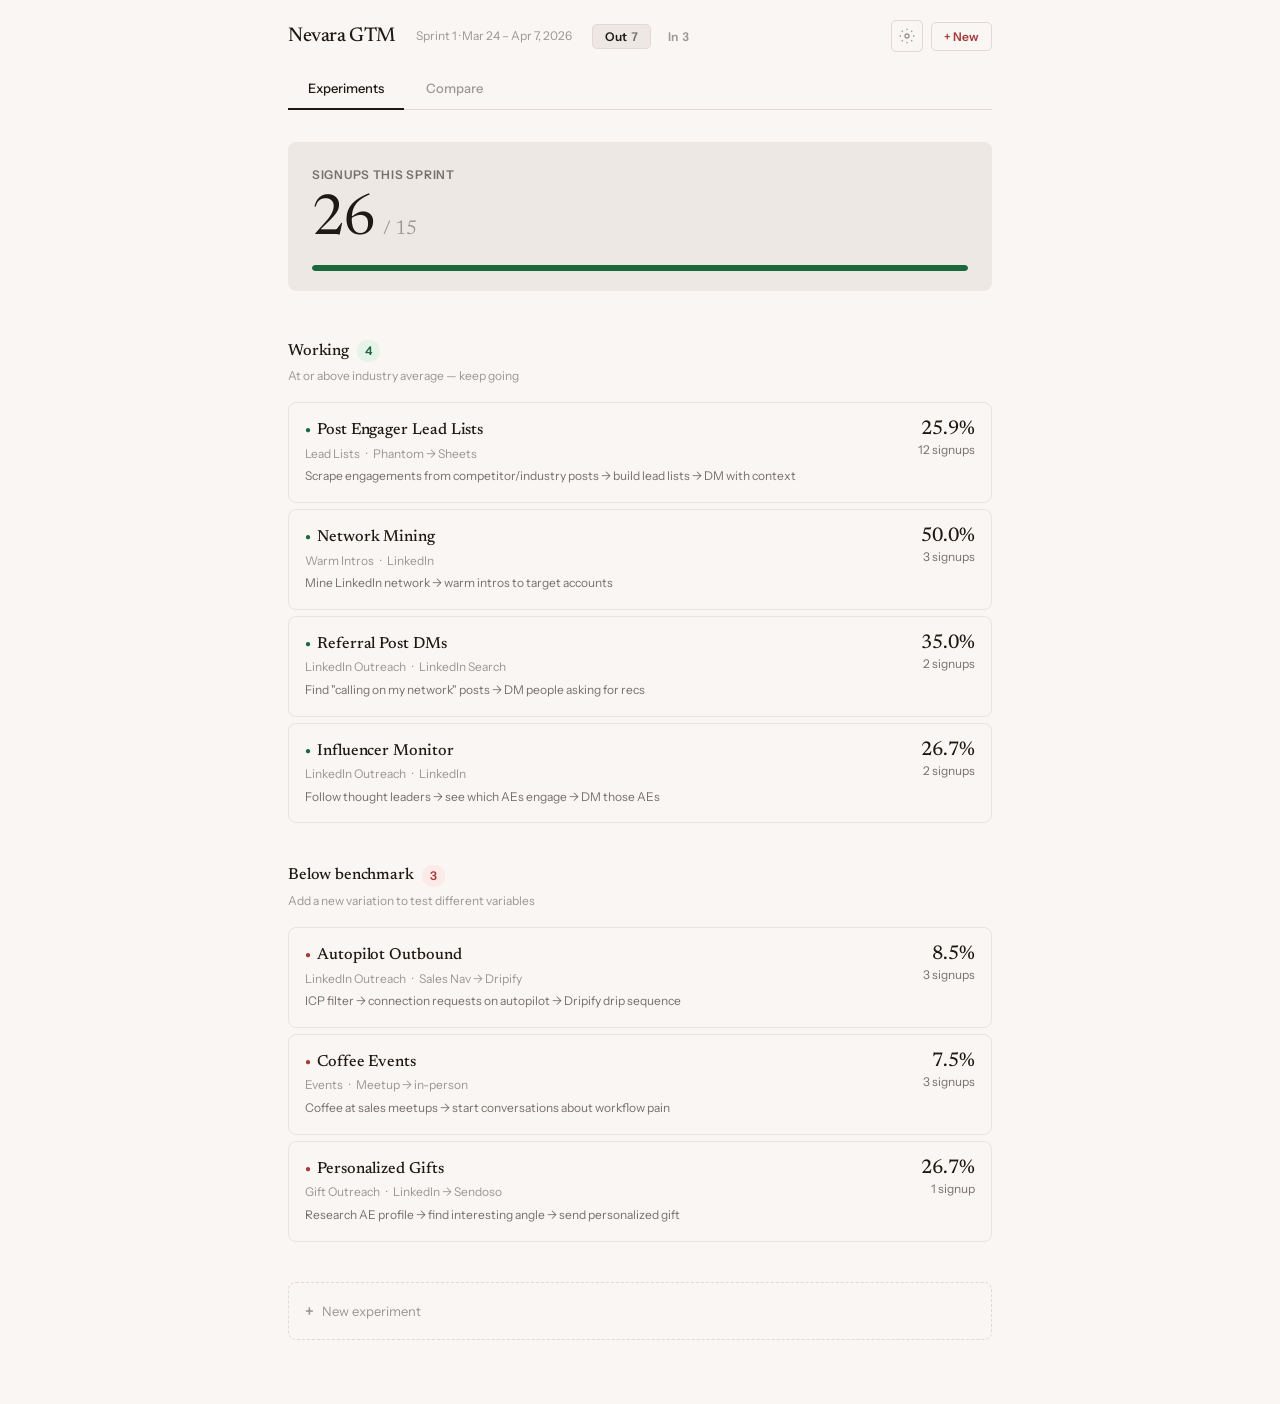
==== index.html @ de8bbc96 "remove: hide Sync/Connect from UI — premature for pitch stage Sync button, source status bar, and Co" ====
<!DOCTYPE html>
<html lang="en">
<head>
  <meta charset="UTF-8">
  <meta name="viewport" content="width=device-width, initial-scale=1.0, viewport-fit=cover">
  <title>Nevara GTM</title>
  <link rel="preconnect" href="https://fonts.googleapis.com">
  <link rel="preconnect" href="https://fonts.gstatic.com" crossorigin>
  <link href="https://fonts.googleapis.com/css2?family=Newsreader:opsz,wght@6..72,400;6..72,500;6..72,600&family=Instrument+Sans:wght@400;500;600;700&display=swap" rel="stylesheet">
  <link rel="stylesheet" href="css/styles.css">
</head>
<body>

<div class="page">

  <!-- ── Top bar: always visible ── -->
  <header class="topbar">
    <div class="topbar-left">
      <h1 class="topbar-title">Nevara GTM</h1>
      <span class="topbar-sprint" id="sprint-label" onclick="editSprint()"></span>
      <div class="topbar-mode" id="mode-toggle"></div>
    </div>
    <div class="topbar-right">
      <button class="settings-btn" onclick="openSettings()" title="Settings">
        <svg width="16" height="16" viewBox="0 0 24 24" fill="none" stroke="currentColor" stroke-width="2"><circle cx="12" cy="12" r="3"/><path d="M12 1v2M12 21v2M4.22 4.22l1.42 1.42M18.36 18.36l1.42 1.42M1 12h2M21 12h2M4.22 19.78l1.42-1.42M18.36 5.64l1.42-1.42"/></svg>
      </button>
      <button class="add-btn" onclick="openModal()">+ New</button>
    </div>
  </header>

  <!-- ── View tabs ── -->
  <nav class="view-tabs" id="view-tabs"></nav>

  <!-- ── Views (one visible at a time) ── -->
  <main id="view-experiments" class="view"></main>
  <main id="view-weekly" class="view"></main>

  <div class="save-notice" id="saved">Saved</div>

  <!-- ── Quick-Add Modal ── -->
  <div class="modal-overlay" id="modal">
    <div class="chat"></div>
  </div>
</div>

<script src="js/config.js"></script>
<script src="js/data.js"></script>
<script src="js/store.js"></script>
<script src="js/benchmarks.js"></script>
<script src="js/sync.js"></script>
<script src="js/edit.js"></script>
<script src="js/board.js"></script>
<script src="js/weeks.js"></script>
<script src="js/chat.js"></script>
<script src="js/app.js"></script>

</body>
</html>
---- css/styles.css ----
/* ================================================================
   DESIGN SYSTEM — Clean, goal-oriented GTM dashboard
   ================================================================ */

:root {
  --s-2: 2px; --s-4: 4px; --s-6: 6px; --s-8: 8px;
  --s-12: 12px; --s-16: 16px; --s-20: 20px; --s-24: 24px;
  --s-32: 32px; --s-40: 40px; --s-48: 48px; --s-64: 64px;
}

:root {
  --bg:         oklch(97.5% 0.006 55);
  --bg-sub:     oklch(95.5% 0.006 55);
  --surface:    oklch(93.5% 0.008 55);
  --rule:       oklch(89% 0.010 55);
  --rule-faint: oklch(92% 0.006 55);
  --text:       oklch(22% 0.012 55);
  --text-2:     oklch(38% 0.010 55);
  --text-3:     oklch(55% 0.008 55);
  --text-4:     oklch(68% 0.006 55);
  --accent:     oklch(50% 0.14 25);
  --accent-bg:  oklch(95% 0.02 25);
  --hit:        oklch(46% 0.10 155);
  --hit-bg:     oklch(95% 0.02 155);
  --change:     oklch(52% 0.10 65);
  --change-bg:  oklch(95% 0.02 65);
  --muted:      oklch(60% 0.006 55);
  --muted-bg:   oklch(94% 0.004 55);
  --inbound:    oklch(50% 0.10 250);
  --inbound-bg: oklch(95% 0.02 250);
  --outbound:   oklch(50% 0.14 25);
  --outbound-bg:oklch(95% 0.02 25);
}

:root {
  --ff-body: 'Instrument Sans', sans-serif;
  --ff-display: 'Newsreader', Georgia, serif;
  --fs-xs:   clamp(0.6875rem, 0.65rem + 0.15vw, 0.75rem);
  --fs-sm:   clamp(0.75rem, 0.7rem + 0.2vw, 0.8125rem);
  --fs-base: clamp(0.8125rem, 0.77rem + 0.2vw, 0.875rem);
  --fs-md:   clamp(0.9375rem, 0.88rem + 0.25vw, 1rem);
  --fs-lg:   clamp(1.125rem, 1rem + 0.5vw, 1.25rem);
  --fs-xl:   clamp(1.5rem, 1.2rem + 1.2vw, 2rem);
  --fs-hero: clamp(2.5rem, 1.8rem + 2.5vw, 3.5rem);
  --lh-tight: 1.15;
  --lh-body:  1.55;
  --ease-out: cubic-bezier(0.25, 1, 0.5, 1);
  --dur-fast: 120ms;
  --dur-mid:  220ms;
  --dur-slow: 360ms;
  --radius: 8px;
  --radius-sm: 5px;
}

@media (prefers-reduced-motion: reduce) {
  *, *::before, *::after { animation-duration: 0.01ms !important; transition-duration: 0.01ms !important; }
}

*, *::before, *::after { margin: 0; padding: 0; box-sizing: border-box; }
body { font-family: var(--ff-body); font-size: var(--fs-base); line-height: var(--lh-body); color: var(--text); background: var(--bg); -webkit-font-smoothing: antialiased; }

/* ================================================================
   LAYOUT
   ================================================================ */

.page { max-width: 48rem; margin: 0 auto; padding: 0 clamp(var(--s-16), 3vw, var(--s-32)) var(--s-64); }

/* ================================================================
   TOP BAR
   ================================================================ */

.topbar { display: flex; justify-content: space-between; align-items: center; padding: var(--s-20) 0 var(--s-16); }
.topbar-left { display: flex; align-items: center; gap: var(--s-12); }
.topbar-right { display: flex; align-items: center; gap: var(--s-8); }
.topbar-title { font-family: var(--ff-display); font-size: var(--fs-lg); font-weight: 500; letter-spacing: -0.02em; color: var(--text); }
.topbar-sprint { font-size: var(--fs-xs); color: var(--text-4); cursor: pointer; padding: var(--s-2) var(--s-8); border-radius: var(--radius-sm); transition: all var(--dur-fast) var(--ease-out); }
.topbar-sprint:hover { color: var(--text-2); background: var(--surface); }
.topbar-mode { display: flex; gap: var(--s-4); }

.mode-pill { padding: var(--s-4) var(--s-12); border-radius: var(--radius-sm); font-size: var(--fs-xs); font-weight: 600; cursor: pointer; border: 1.5px solid transparent; background: transparent; color: var(--text-4); font-family: var(--ff-body); transition: all var(--dur-fast) var(--ease-out); }
.mode-pill:hover { color: var(--text-2); border-color: var(--rule); }
.mode-pill.active { color: var(--text); background: var(--surface); border-color: var(--rule); }
.mode-pill-n { color: var(--text-4); margin-left: var(--s-2); font-variant-numeric: tabular-nums; }
.mode-pill.active .mode-pill-n { color: var(--text-3); }

.add-btn { font-family: var(--ff-body); font-size: var(--fs-xs); font-weight: 600; color: var(--accent); background: transparent; border: 1.5px solid var(--rule); padding: var(--s-6) var(--s-12); border-radius: var(--radius-sm); cursor: pointer; transition: all var(--dur-fast) var(--ease-out); white-space: nowrap; }
.add-btn:hover { border-color: var(--accent); background: var(--accent-bg); }

.settings-btn { width: 2rem; height: 2rem; display: flex; align-items: center; justify-content: center; border-radius: var(--radius-sm); border: 1.5px solid var(--rule); background: transparent; color: var(--text-4); cursor: pointer; transition: all var(--dur-fast) var(--ease-out); }
.settings-btn:hover { border-color: var(--text-4); color: var(--text-2); }

.sync-all-btn { font-family: var(--ff-body); font-size: var(--fs-xs); font-weight: 600; color: var(--hit); background: transparent; border: 1.5px solid var(--rule); padding: var(--s-4) var(--s-12); border-radius: var(--radius-sm); cursor: pointer; transition: all var(--dur-fast) var(--ease-out); }
.sync-all-btn:hover { border-color: var(--hit); background: var(--hit-bg); }

/* ================================================================
   VIEW TABS
   ================================================================ */

.view-tabs { display: flex; gap: var(--s-2); border-bottom: 1px solid var(--rule); margin-bottom: var(--s-32); }
.vtab { padding: var(--s-12) var(--s-20); font-size: var(--fs-sm); font-weight: 500; color: var(--text-4); background: none; border: none; border-bottom: 2px solid transparent; cursor: pointer; font-family: var(--ff-body); transition: color var(--dur-fast) var(--ease-out); margin-bottom: -1px; display: flex; align-items: center; gap: var(--s-6); }
.vtab:hover { color: var(--text-2); }
.vtab.active { color: var(--text); border-bottom-color: var(--text); }
.vtab-badge { font-size: 10px; font-weight: 700; color: oklch(97% 0.008 55); background: var(--accent); padding: 1px 5px; border-radius: 10px; }
.view { display: none; }

/* ================================================================
   GOAL — Hero card
   ================================================================ */

.goal { margin-bottom: var(--s-48); padding: var(--s-24) var(--s-24) var(--s-20); background: var(--surface); border-radius: var(--radius); }
.goal-label { font-size: var(--fs-xs); font-weight: 600; color: var(--text-3); text-transform: uppercase; letter-spacing: 0.06em; }
.goal-row { display: flex; align-items: baseline; gap: var(--s-8); margin-top: var(--s-8); }
.goal-num { font-family: var(--ff-display); font-size: var(--fs-hero); font-weight: 400; line-height: 1; letter-spacing: -0.03em; color: var(--text); font-variant-numeric: tabular-nums; }
.goal-of { font-size: var(--fs-lg); color: var(--text-4); font-family: var(--ff-display); }
.goal-bar { height: 6px; background: var(--rule); border-radius: 3px; margin-top: var(--s-16); overflow: hidden; }
.goal-fill { height: 100%; border-radius: 3px; transition: width 0.5s var(--ease-out); }

/* ================================================================
   EXPERIMENT GROUPS
   ================================================================ */

.group { margin-bottom: var(--s-40); }
.group-head { display: flex; align-items: center; gap: var(--s-8); margin-bottom: var(--s-4); }
.group-title { font-family: var(--ff-display); font-size: var(--fs-md); font-weight: 500; color: var(--text); letter-spacing: -0.01em; }
.group-count { font-size: var(--fs-xs); font-weight: 600; color: var(--hit); background: var(--hit-bg); padding: var(--s-2) var(--s-8); border-radius: 10px; }
.group-count-muted { color: var(--text-4); background: var(--muted-bg); }
.group-count-warn { color: var(--accent); background: var(--accent-bg); }
.group-desc { font-size: var(--fs-xs); color: var(--text-4); margin-bottom: var(--s-16); }

/* ================================================================
   EXPERIMENT ROW
   ================================================================ */

.exp-card { padding: var(--s-16) var(--s-16); margin-bottom: var(--s-6); background: var(--bg); border: 1px solid var(--rule-faint); border-radius: var(--radius); transition: border-color var(--dur-fast) var(--ease-out); }
.exp-card:hover { border-color: var(--rule); }

.exp-row-g { display: flex; align-items: flex-start; justify-content: space-between; gap: var(--s-16); cursor: pointer; }

.exp-main { flex: 1; min-width: 0; }
.exp-name-g { font-family: var(--ff-display); font-size: var(--fs-md); font-weight: 500; color: var(--text); letter-spacing: -0.005em; line-height: var(--lh-tight); }
.exp-sub { display: flex; align-items: center; gap: var(--s-6); margin-top: var(--s-4); }
.exp-ch-label { font-size: var(--fs-xs); color: var(--text-4); }
.exp-tools-label { font-size: var(--fs-xs); color: var(--text-4); }
.exp-tools-label::before { content: '·'; margin-right: var(--s-6); }
.exp-desc { font-size: var(--fs-xs); color: var(--text-3); margin-top: var(--s-4); line-height: var(--lh-body); display: -webkit-box; -webkit-line-clamp: 1; -webkit-box-orient: vertical; overflow: hidden; }

.exp-nums { display: flex; flex-direction: column; align-items: flex-end; gap: var(--s-2); flex-shrink: 0; }
.exp-rate-g { font-family: var(--ff-display); font-size: var(--fs-lg); font-weight: 500; color: var(--text); font-variant-numeric: tabular-nums; line-height: 1; }
.exp-contrib { font-size: var(--fs-xs); color: var(--text-3); }
.exp-sample { font-size: var(--fs-xs); color: var(--text-4); font-style: italic; }
.exp-verdict-g { flex-shrink: 0; }

.exp-suggest { font-size: var(--fs-xs); color: var(--change); padding: var(--s-6) var(--s-16); font-style: italic; }

/* Health dots */
.dot-good { color: var(--hit); font-size: 10px; margin-right: var(--s-6); vertical-align: 1px; }
.dot-ok   { color: var(--change); font-size: 10px; margin-right: var(--s-6); vertical-align: 1px; }
.dot-low  { color: var(--accent); font-size: 10px; margin-right: var(--s-6); vertical-align: 1px; }

/* Verdict pill */
.verdict { display: inline-flex; align-items: center; padding: var(--s-4) var(--s-8); border-radius: var(--radius-sm); font-size: var(--fs-xs); font-weight: 600; cursor: pointer; transition: opacity var(--dur-fast) var(--ease-out); white-space: nowrap; }
.verdict:hover { opacity: 0.7; }
.verdict.keep    { background: var(--hit-bg);    color: var(--hit); }
.verdict.change  { background: var(--accent-bg); color: var(--accent); }
.verdict.close   { background: var(--change-bg); color: var(--change); }
.verdict.pending { background: var(--muted-bg);  color: var(--muted); }
.verdict.stop    { background: var(--muted-bg);  color: var(--muted); }

/* Stopped */
.stopped-toggle { font-size: var(--fs-sm); color: var(--text-4); cursor: pointer; margin-top: var(--s-8); padding: var(--s-4) 0; }
.stopped-toggle:hover { color: var(--text-2); }
.stopped-list { margin-top: var(--s-6); }
.exp-stopped { display: flex; align-items: center; justify-content: space-between; padding: var(--s-6) var(--s-16); font-size: var(--fs-sm); color: var(--text-4); }
.exp-stopped-name { font-family: var(--ff-display); }
.delete-btn-sm { font-size: var(--fs-xs); color: var(--text-4); background: transparent; border: none; cursor: pointer; padding: var(--s-2) var(--s-6); border-radius: var(--radius-sm); }
.delete-btn-sm:hover { color: var(--accent); }

/* + New experiment */
.inline-add-trigger { display: flex; align-items: center; gap: var(--s-8); padding: var(--s-16); font-size: var(--fs-sm); color: var(--text-4); cursor: pointer; border: 1px dashed var(--rule); border-radius: var(--radius); margin-top: var(--s-8); transition: all var(--dur-fast) var(--ease-out); }
.inline-add-trigger:hover { color: var(--text-2); border-color: var(--text-4); background: var(--bg-sub); }
.inline-add-icon { font-size: var(--fs-md); font-weight: 600; }

/* ================================================================
   EXPANDED DETAIL
   ================================================================ */

.exp-expand-wrap { display: grid; grid-template-rows: 0fr; transition: grid-template-rows var(--dur-slow) var(--ease-out); }
.exp-expand-wrap.open { grid-template-rows: 1fr; }
.exp-expand-inner { overflow: hidden; }
.exp-detail { padding: var(--s-16) 0 var(--s-8); }

/* Variation cards */
.var-card {
  padding: var(--s-12) var(--s-16);
  background: var(--bg-sub);
  border: 1px solid var(--rule-faint);
  border-radius: var(--radius-sm);
  margin-bottom: var(--s-8);
}
.var-head {
  display: flex;
  align-items: center;
  gap: var(--s-12);
  margin-bottom: var(--s-8);
}
.var-name {
  font-family: var(--ff-display);
  font-size: var(--fs-sm);
  font-weight: 500;
  color: var(--text);
  flex: 1;
}
.var-rate {
  font-family: var(--ff-display);
  font-size: var(--fs-md);
  font-weight: 600;
  color: var(--text);
  font-variant-numeric: tabular-nums;
}

.add-var-trigger {
  display: flex;
  align-items: center;
  gap: var(--s-6);
  padding: var(--s-8) var(--s-12);
  font-size: var(--fs-xs);
  color: var(--text-4);
  cursor: pointer;
  border: 1px dashed var(--rule);
  border-radius: var(--radius-sm);
  margin-bottom: var(--s-12);
  transition: all var(--dur-fast) var(--ease-out);
}
.add-var-trigger:hover { color: var(--text-2); border-color: var(--text-4); }

.add-var-inline { display: flex; flex-direction: column; gap: var(--s-8); width: 100%; }
.add-var-input { width: 100%; border: 1.5px solid var(--accent); border-radius: var(--radius-sm); padding: var(--s-8) var(--s-12); font-size: var(--fs-sm); font-family: var(--ff-body); outline: none; background: var(--bg); color: var(--text); }
.add-var-input::placeholder { color: var(--text-4); }
.add-var-actions { display: flex; gap: var(--s-6); justify-content: flex-end; }

.exp-bottom {
  display: flex;
  gap: var(--s-12);
  padding-top: var(--s-8);
  border-top: 1px solid var(--rule-faint);
}

/* Data source bar */
.exp-source { display: flex; align-items: center; gap: var(--s-8); padding: var(--s-8) var(--s-12); background: var(--hit-bg); border-radius: var(--radius-sm); margin-bottom: var(--s-16); font-size: var(--fs-xs); }
.exp-source-manual { background: var(--bg-sub); border: 1px dashed var(--rule); }
.exp-source-type { font-weight: 600; color: var(--text-2); }
.exp-source-sync { color: var(--text-4); }
.exp-source-btn { font-family: var(--ff-body); font-size: var(--fs-xs); font-weight: 600; color: var(--text-3); background: transparent; border: 1px solid var(--rule); padding: var(--s-2) var(--s-8); border-radius: var(--radius-sm); cursor: pointer; transition: border-color var(--dur-fast) var(--ease-out); margin-left: auto; }
.exp-source-btn:hover { border-color: var(--text-4); }
.exp-source-btn + .exp-source-btn { margin-left: 0; }

/* Pipeline */
.pipe { display: flex; align-items: stretch; gap: var(--s-4); margin-bottom: var(--s-16); overflow-x: auto; scrollbar-width: none; padding-bottom: var(--s-4); }
.pipe::-webkit-scrollbar { display: none; }
.pipe-stage { display: flex; flex-direction: column; align-items: center; justify-content: center; padding: var(--s-12) var(--s-12); background: var(--bg-sub); border: 1px solid var(--rule-faint); border-radius: var(--radius-sm); min-width: 4.5rem; cursor: pointer; transition: all var(--dur-fast) var(--ease-out); flex-shrink: 0; position: relative; }
.pipe-stage:hover { border-color: var(--accent); background: var(--accent-bg); }
.pipe-stage:hover .pipe-stage-val { color: var(--accent); }
.pipe-stage-key { background: var(--surface); border-color: var(--rule); }
.pipe-stage-val { font-family: var(--ff-display); font-size: var(--fs-md); font-weight: 600; color: var(--text); font-variant-numeric: tabular-nums; transition: color var(--dur-fast) var(--ease-out); }
.pipe-stage-label { font-size: 10px; color: var(--text-4); margin-top: var(--s-4); text-align: center; white-space: nowrap; }
.pipe-stage::after { content: 'click to edit'; position: absolute; bottom: -1rem; left: 50%; transform: translateX(-50%); font-size: 9px; color: var(--text-4); opacity: 0; transition: opacity var(--dur-fast) var(--ease-out); white-space: nowrap; pointer-events: none; }
.pipe-stage:hover::after { opacity: 0.8; }

/* AI suggestion */
.exp-ai { font-size: var(--fs-sm); color: var(--text-2); line-height: var(--lh-body); padding: var(--s-8) var(--s-12); background: var(--bg-sub); border-radius: var(--radius-sm); margin-bottom: var(--s-16); border-left: 3px solid var(--inbound); }
.exp-ai-wait { color: var(--text-4); border-left-color: var(--rule); }

/* Actions zone */
.exp-actions { display: flex; flex-direction: column; gap: var(--s-8); padding-top: var(--s-12); border-top: 1px solid var(--rule-faint); }

.verdict-group { display: flex; align-items: center; gap: var(--s-6); flex-wrap: wrap; }
.verdict-group-label { display: none; }
.vbtn { padding: var(--s-6) var(--s-12); border-radius: var(--radius-sm); font-size: var(--fs-xs); font-weight: 600; cursor: pointer; border: 1.5px solid transparent; font-family: var(--ff-body); transition: all var(--dur-fast) var(--ease-out); }
.vbtn:hover { opacity: 0.7; }
.vbtn.active { border-color: var(--text-2); }
.vbtn.v-keep    { background: var(--hit-bg);    color: var(--hit); }
.vbtn.v-change  { background: var(--accent-bg); color: var(--accent); }
.vbtn.v-close   { background: var(--change-bg); color: var(--change); }
.vbtn.v-stop    { background: var(--muted-bg);  color: var(--muted); }

.detail-next-text { font-size: var(--fs-sm); color: var(--text-2); cursor: pointer; padding: var(--s-8) var(--s-12); border-radius: var(--radius-sm); background: var(--bg-sub); min-height: 2rem; line-height: var(--lh-body); transition: background var(--dur-fast) var(--ease-out); }
.detail-next-text:hover { background: var(--surface); }
.detail-next-text .ph { color: var(--text-4); }
.detail-next-text input { width: 100%; border: 1.5px solid var(--accent); border-radius: var(--radius-sm); padding: var(--s-6) var(--s-8); font-size: var(--fs-sm); font-family: var(--ff-body); outline: none; background: var(--bg); color: var(--text); }

.delete-btn { font-family: var(--ff-body); font-size: var(--fs-xs); color: var(--text-4); background: transparent; border: none; cursor: pointer; padding: var(--s-4) 0; transition: color var(--dur-fast) var(--ease-out); }
.delete-btn:hover { color: var(--accent); }

/* ================================================================
   INLINE EDITOR
   ================================================================ */

.ie-wrap { padding: var(--s-12); background: var(--bg); border: 1.5px solid var(--accent); border-radius: var(--radius); animation: ie-in var(--dur-mid) var(--ease-out); min-width: 12rem; }
@keyframes ie-in { from { opacity: 0; transform: scale(0.97); } to { opacity: 1; transform: scale(1); } }
.ie-label { font-size: var(--fs-xs); font-weight: 600; color: var(--text-3); text-transform: uppercase; letter-spacing: 0.06em; margin-bottom: var(--s-4); }
.ie-hint { font-size: var(--fs-xs); color: var(--text-4); line-height: var(--lh-body); margin-bottom: var(--s-8); padding: var(--s-6) var(--s-8); background: var(--bg-sub); border-radius: var(--radius-sm); border-left: 2px solid var(--inbound); }
.ie-row { display: flex; align-items: center; gap: var(--s-4); }
.ie-input { font-family: var(--ff-display); font-weight: 600; color: var(--text); border: 1.5px solid var(--rule); border-radius: var(--radius-sm); outline: none; background: var(--bg-sub); transition: border-color var(--dur-fast) var(--ease-out); }
.ie-input:focus { border-color: var(--accent); }
.ie-input-num { font-size: var(--fs-lg); width: 5rem; text-align: center; padding: var(--s-6) var(--s-8); font-variant-numeric: tabular-nums; -moz-appearance: textfield; }
.ie-input-num::-webkit-inner-spin-button, .ie-input-num::-webkit-outer-spin-button { -webkit-appearance: none; }
.ie-input-text { font-family: var(--ff-body); font-size: var(--fs-sm); font-weight: 400; width: 100%; padding: var(--s-6) var(--s-8); }
.ie-step { width: 2rem; height: 2rem; display: flex; align-items: center; justify-content: center; border-radius: var(--radius-sm); border: 1.5px solid var(--rule); background: var(--surface); color: var(--text-2); font-size: var(--fs-md); font-weight: 600; cursor: pointer; transition: all var(--dur-fast) var(--ease-out); flex-shrink: 0; font-family: var(--ff-body); }
.ie-step:hover { border-color: var(--accent); color: var(--accent); background: var(--accent-bg); }
.ie-step:active { transform: scale(0.9); }
.ie-actions { display: flex; gap: var(--s-6); margin-top: var(--s-8); justify-content: flex-end; }
/* Connect template */
.connect-template { margin-bottom: var(--s-12); }
.connect-template-label { font-size: var(--fs-xs); font-weight: 600; color: var(--text-3); margin-bottom: var(--s-4); }
.connect-template-row { font-family: monospace; font-size: var(--fs-sm); color: var(--text); background: var(--bg-sub); border: 1px solid var(--rule); border-radius: var(--radius-sm); padding: var(--s-8) var(--s-12); cursor: pointer; transition: background var(--dur-fast) var(--ease-out); line-height: var(--lh-body); word-break: break-all; }
.connect-template-row:hover { background: var(--surface); }
.connect-template-hint { font-size: var(--fs-xs); color: var(--text-4); margin-top: var(--s-4); }

.ie-save { padding: var(--s-4) var(--s-16); border-radius: var(--radius-sm); border: none; background: var(--accent); color: oklch(97% 0.008 55); font-size: var(--fs-xs); font-weight: 600; font-family: var(--ff-body); cursor: pointer; }
.ie-save:hover { opacity: 0.85; }
.ie-cancel { padding: var(--s-4) var(--s-12); border-radius: var(--radius-sm); border: 1px solid var(--rule); background: transparent; color: var(--text-3); font-size: var(--fs-xs); font-weight: 600; font-family: var(--ff-body); cursor: pointer; }
.ie-cancel:hover { border-color: var(--text-4); }

/* Settings action buttons */
.td-action-btn { font-family: var(--ff-body); font-size: var(--fs-xs); font-weight: 600; color: var(--inbound); background: var(--inbound-bg); border: 1.5px solid oklch(50% 0.10 250 / 0.2); padding: var(--s-6) var(--s-12); border-radius: var(--radius-sm); cursor: pointer; transition: all var(--dur-fast) var(--ease-out); }
.td-action-btn:hover { border-color: var(--inbound); }
.td-edit-btn { font-family: var(--ff-body); font-size: var(--fs-xs); font-weight: 600; color: var(--text-3); background: transparent; border: 1.5px solid var(--rule); padding: var(--s-6) var(--s-12); border-radius: var(--radius-sm); cursor: pointer; transition: all var(--dur-fast) var(--ease-out); }
.td-edit-btn:hover { border-color: var(--text-4); }

/* ================================================================
   MODAL
   ================================================================ */

.modal-overlay { display: none; position: fixed; inset: 0; background: oklch(22% 0.012 55 / 0.4); backdrop-filter: blur(4px); z-index: 100; justify-content: center; align-items: center; }
.modal-overlay.open { display: flex; }
.chat { background: var(--bg); border-radius: var(--radius); width: 26rem; max-width: calc(100vw - var(--s-32)); box-shadow: 0 8px 40px oklch(22% 0.01 55 / 0.18); display: flex; flex-direction: column; max-height: 80vh; border: 1px solid var(--rule); }
.chat-close { background: none; border: none; font-size: var(--fs-lg); color: var(--text-4); cursor: pointer; padding: var(--s-4); line-height: 1; transition: color var(--dur-fast) var(--ease-out); }
.chat-close:hover { color: var(--text); }

.qa-panel { display: flex; flex-direction: column; height: 100%; }
.qa-header { padding: var(--s-16) var(--s-20); border-bottom: 1px solid var(--rule); display: flex; justify-content: space-between; align-items: center; }
.qa-title { font-family: var(--ff-display); font-size: var(--fs-md); font-weight: 500; }
.qa-body { padding: var(--s-20); display: flex; flex-direction: column; gap: var(--s-16); flex: 1; overflow-y: auto; }
.qa-field {}
.qa-label { font-size: var(--fs-xs); font-weight: 600; color: var(--text-3); text-transform: uppercase; letter-spacing: 0.06em; margin-bottom: var(--s-6); display: block; }
.qa-input { width: 100%; border: 1.5px solid var(--rule); border-radius: var(--radius-sm); padding: var(--s-12); font-size: var(--fs-md); font-family: var(--ff-body); outline: none; background: var(--bg); color: var(--text); transition: border-color var(--dur-fast) var(--ease-out); }
.qa-input:focus { border-color: var(--accent); }
.qa-input::placeholder { color: var(--text-4); }
.qa-input-sm { font-size: var(--fs-sm); padding: var(--s-8) var(--s-12); }
.qa-mode-label { font-size: var(--fs-xs); font-weight: 600; color: var(--text-4); text-transform: uppercase; letter-spacing: 0.06em; margin-bottom: var(--s-4); }
.qa-chips { display: flex; gap: var(--s-4); flex-wrap: wrap; }
.qa-chip { display: flex; align-items: center; gap: var(--s-4); padding: var(--s-6) var(--s-12); border-radius: var(--radius-sm); font-size: var(--fs-xs); font-weight: 600; font-family: var(--ff-body); cursor: pointer; border: 1.5px solid var(--rule); background: transparent; color: var(--text-3); transition: all var(--dur-fast) var(--ease-out); }
.qa-chip:hover { border-color: var(--chip-color, var(--rule)); color: var(--text-2); }
.qa-chip.active { border-color: var(--chip-color, var(--accent)); background: var(--surface); color: var(--text); }
.qa-chip-dot { width: 6px; height: 6px; border-radius: 50%; }
.qa-target-row { display: flex; gap: var(--s-6); align-items: center; }
.qa-target-row .qa-input { flex: 1; }
.qa-ai-btn { font-family: var(--ff-body); font-size: var(--fs-xs); font-weight: 700; color: var(--inbound); background: var(--inbound-bg); border: 1.5px solid oklch(50% 0.10 250 / 0.2); padding: var(--s-6) var(--s-12); border-radius: var(--radius-sm); cursor: pointer; white-space: nowrap; }
.qa-ai-btn:hover { border-color: var(--inbound); }
.qa-ai-btn:disabled { opacity: 0.5; cursor: wait; }
.qa-target-hint { font-size: var(--fs-xs); color: var(--text-4); margin-top: var(--s-4); line-height: var(--lh-body); }
.qa-footer { padding: var(--s-16) var(--s-20); border-top: 1px solid var(--rule); display: flex; gap: var(--s-8); }
.qa-cancel { flex: 1; padding: var(--s-8); border-radius: var(--radius-sm); font-size: var(--fs-sm); font-weight: 600; cursor: pointer; border: 1.5px solid var(--rule); background: transparent; color: var(--text-2); font-family: var(--ff-body); }
.qa-cancel:hover { border-color: var(--text-4); }
.qa-submit { flex: 2; padding: var(--s-8) var(--s-16); border-radius: var(--radius-sm); font-size: var(--fs-sm); font-weight: 600; cursor: pointer; border: none; background: var(--accent); color: oklch(97% 0.008 55); font-family: var(--ff-body); }
.qa-submit:hover { opacity: 0.85; }

/* ================================================================
   WEEK EXPLORER
   ================================================================ */

.we-header { display: flex; justify-content: space-between; align-items: center; margin-bottom: var(--s-20); }
.we-title { font-family: var(--ff-display); font-size: var(--fs-lg); font-weight: 500; color: var(--text); }
.we-actions { display: flex; gap: var(--s-8); align-items: center; }
.we-snap-btn { font-family: var(--ff-body); font-size: var(--fs-xs); font-weight: 600; color: var(--hit); background: var(--hit-bg); border: none; padding: var(--s-6) var(--s-12); border-radius: var(--radius-sm); cursor: pointer; }
.we-snap-btn:hover { opacity: 0.75; }
.we-compare-btn { font-family: var(--ff-body); font-size: var(--fs-xs); font-weight: 600; color: var(--text-3); background: var(--surface); border: 1.5px solid transparent; padding: var(--s-6) var(--s-12); border-radius: var(--radius-sm); cursor: pointer; transition: all var(--dur-fast) var(--ease-out); }
.we-compare-btn:hover { border-color: var(--rule); }
.we-compare-btn.active { border-color: var(--accent); color: var(--accent); background: var(--accent-bg); }

.we-strip { display: flex; gap: var(--s-6); margin-bottom: var(--s-20); overflow-x: auto; scrollbar-width: none; }
.we-strip::-webkit-scrollbar { display: none; }
.we-week-pill { display: flex; flex-direction: column; align-items: center; gap: var(--s-2); padding: var(--s-8) var(--s-16); border-radius: var(--radius); cursor: pointer; border: 1.5px solid transparent; background: var(--surface); transition: all var(--dur-fast) var(--ease-out); min-width: 5rem; user-select: none; }
.we-week-pill:hover { border-color: var(--rule); }
.we-week-pill.selected { border-color: var(--accent); background: var(--accent-bg); }
.we-week-pill.compare-selected { border-color: var(--inbound); background: var(--inbound-bg); }
.we-week-pill-label { font-size: var(--fs-xs); font-weight: 600; color: var(--text-3); }
.we-week-pill.selected .we-week-pill-label, .we-week-pill.compare-selected .we-week-pill-label { color: var(--text); }
.we-week-pill-date { font-size: var(--fs-xs); color: var(--text-4); }
.we-week-pill-num { font-family: var(--ff-display); font-size: var(--fs-md); font-weight: 600; color: var(--text-4); font-variant-numeric: tabular-nums; }
.we-week-pill.selected .we-week-pill-num { color: var(--accent); }
.we-week-pill.compare-selected .we-week-pill-num { color: var(--inbound); }

.we-summary { display: grid; grid-template-columns: repeat(auto-fit, minmax(7rem, 1fr)); gap: var(--s-8); margin-bottom: var(--s-24); }
.we-sum-card { padding: var(--s-12) var(--s-16); background: var(--surface); border-radius: var(--radius-sm); }
.we-sum-val { font-family: var(--ff-display); font-size: var(--fs-lg); font-weight: 600; color: var(--text); font-variant-numeric: tabular-nums; display: flex; align-items: baseline; gap: var(--s-6); }
.we-sum-label { font-size: var(--fs-xs); color: var(--text-3); margin-top: var(--s-2); }
.we-delta { font-family: var(--ff-body); font-size: var(--fs-xs); font-weight: 600; padding: var(--s-2) var(--s-6); border-radius: var(--radius-sm); }
.we-delta.up { color: var(--hit); background: var(--hit-bg); }
.we-delta.down { color: var(--accent); background: var(--accent-bg); }
.we-delta.flat { color: var(--text-4); background: var(--muted-bg); }

.we-compare-grid { display: grid; grid-template-columns: 1fr 1fr; gap: var(--s-24); }
.we-compare-col-label { font-size: var(--fs-xs); font-weight: 600; color: var(--text-4); text-transform: uppercase; letter-spacing: 0.06em; margin-bottom: var(--s-12); display: flex; align-items: center; gap: var(--s-6); }
.we-compare-col-label .dot { width: 6px; height: 6px; border-radius: 50%; }

.we-exp-table { width: 100%; border-collapse: collapse; }
.we-exp-table th { font-size: var(--fs-xs); font-weight: 600; color: var(--text-4); text-transform: uppercase; letter-spacing: 0.06em; text-align: left; padding: 0 var(--s-8) var(--s-8); border-bottom: 1.5px solid var(--rule); }
.we-exp-table th:not(:first-child) { text-align: right; }
.we-exp-table td { font-size: var(--fs-sm); padding: var(--s-8); border-bottom: 1px solid var(--rule-faint); color: var(--text-2); font-variant-numeric: tabular-nums; }
.we-exp-table td:not(:first-child) { text-align: right; }
.we-exp-table tr:last-child td { border-bottom: 1px solid var(--rule); }
.we-exp-name { font-family: var(--ff-display); font-weight: 500; color: var(--text); font-size: var(--fs-sm); }
.we-exp-ch { font-size: var(--fs-xs); color: var(--text-4); }
.we-exp-verdict { display: inline-block; padding: var(--s-2) var(--s-6); border-radius: var(--radius-sm); font-size: var(--fs-xs); font-weight: 600; }
.we-exp-verdict.keep    { background: var(--hit-bg);    color: var(--hit); }
.we-exp-verdict.change  { background: var(--accent-bg); color: var(--accent); }
.we-exp-verdict.close   { background: var(--change-bg); color: var(--change); }
.we-exp-verdict.stop    { background: var(--muted-bg);  color: var(--muted); }
.we-exp-verdict.pending { background: var(--muted-bg);  color: var(--muted); }
.we-cell-delta { font-size: var(--fs-xs); font-weight: 600; margin-left: var(--s-4); }
.we-cell-delta.up { color: var(--hit); }
.we-cell-delta.down { color: var(--accent); }
.we-empty { padding: var(--s-48) var(--s-16); text-align: center; color: var(--text-4); font-size: var(--fs-sm); }
.we-empty-sub { margin-top: var(--s-4); font-size: var(--fs-xs); }

/* ================================================================
   TOAST
   ================================================================ */

.save-notice { position: fixed; bottom: var(--s-24); left: 50%; transform: translateX(-50%) translateY(var(--s-8)); background: var(--text); color: var(--bg); padding: var(--s-8) var(--s-24); border-radius: var(--s-24); font-size: var(--fs-sm); font-weight: 600; opacity: 0; transition: opacity var(--dur-mid) var(--ease-out), transform var(--dur-mid) var(--ease-out); pointer-events: none; z-index: 200; }
.save-notice.show { opacity: 1; transform: translateX(-50%) translateY(0); }

/* ================================================================
   RESPONSIVE
   ================================================================ */

@media (max-width: 640px) {
  .topbar { flex-direction: column; align-items: flex-start; gap: var(--s-8); }
  .topbar-right { width: 100%; justify-content: flex-end; }
  .exp-row-g { flex-direction: column; gap: var(--s-8); }
  .exp-nums { flex-direction: row; align-items: center; }
  .pipe-stage { min-width: 4rem; padding: var(--s-8); }
  .we-compare-grid { grid-template-columns: 1fr; }
  .goal { padding: var(--s-16); }
}
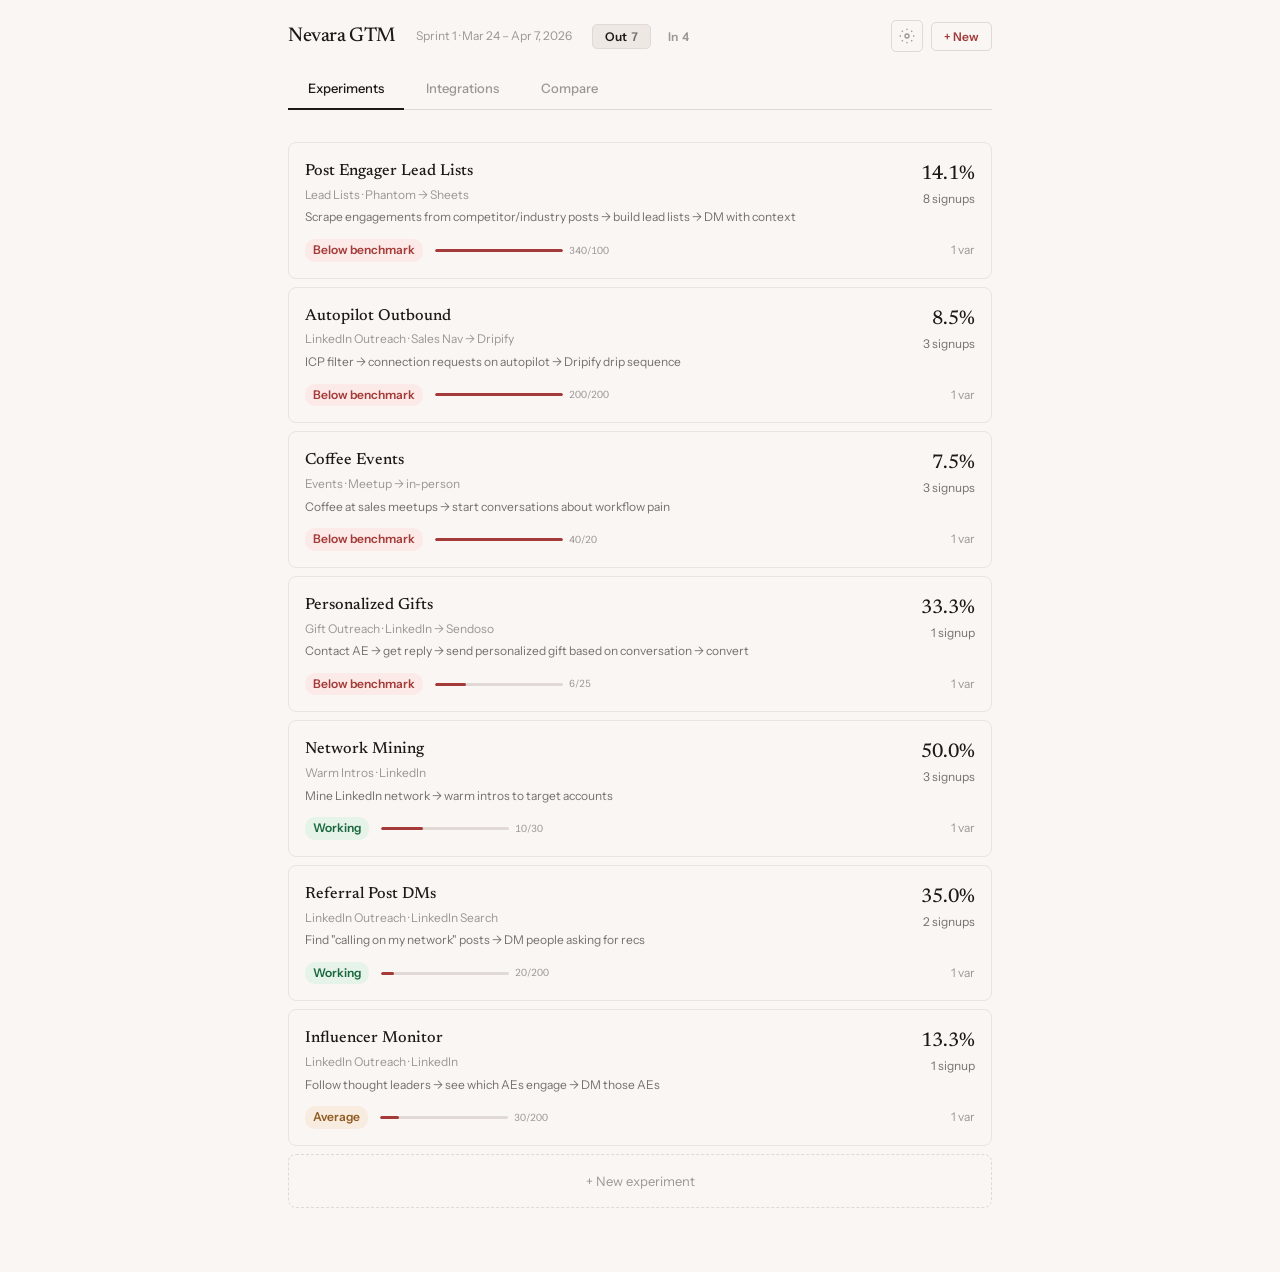
==== commit 9d7011ae: "feat: rebuild around experiment-centric flow Home: clean list of experiments as clickable cards   - " ====
--- a/index.html
+++ b/index.html
@@ -31,8 +31,10 @@
   <!-- ── View tabs ── -->
   <nav class="view-tabs" id="view-tabs"></nav>
 
-  <!-- ── Views (one visible at a time) ── -->
-  <main id="view-experiments" class="view"></main>
+  <!-- ── Views ── -->
+  <main id="view-home" class="view"></main>
+  <main id="view-experiment" class="view"></main>
+  <main id="view-integrations" class="view"></main>
   <main id="view-weekly" class="view"></main>
 
   <div class="save-notice" id="saved">Saved</div>
--- a/css/styles.css
+++ b/css/styles.css
@@ -102,6 +102,59 @@
 .vtab.active { color: var(--text); border-bottom-color: var(--text); }
 .vtab-badge { font-size: 10px; font-weight: 700; color: oklch(97% 0.008 55); background: var(--accent); padding: 1px 5px; border-radius: 10px; }
 .view { display: none; }
+.vtab-title { font-family: var(--ff-display); font-size: var(--fs-sm); font-weight: 500; color: var(--text); padding: var(--s-8) var(--s-12); }
+
+/* ================================================================
+   HOME — Experiment list
+   ================================================================ */
+
+.home-empty { padding: var(--s-48) 0; text-align: center; color: var(--text-4); font-size: var(--fs-sm); line-height: var(--lh-body); }
+
+.home-card {
+  padding: var(--s-16); background: var(--bg); border: 1px solid var(--rule-faint);
+  border-radius: var(--radius); margin-bottom: var(--s-8); cursor: pointer;
+  transition: border-color var(--dur-fast) var(--ease-out);
+}
+.home-card:hover { border-color: var(--rule); }
+.home-card-top { display: flex; justify-content: space-between; align-items: flex-start; gap: var(--s-16); }
+.home-card-name { font-family: var(--ff-display); font-size: var(--fs-md); font-weight: 500; color: var(--text); }
+.home-card-sub { font-size: var(--fs-xs); color: var(--text-4); margin-top: var(--s-2); }
+.home-card-idea { font-size: var(--fs-xs); color: var(--text-3); margin-top: var(--s-4); line-height: var(--lh-body); display: -webkit-box; -webkit-line-clamp: 1; -webkit-box-orient: vertical; overflow: hidden; }
+.home-card-right { text-align: right; flex-shrink: 0; }
+.home-card-rate { font-family: var(--ff-display); font-size: var(--fs-lg); font-weight: 500; color: var(--text); font-variant-numeric: tabular-nums; }
+.home-card-contrib { font-size: var(--fs-xs); color: var(--text-3); }
+
+.home-card-bottom { display: flex; align-items: center; gap: var(--s-12); margin-top: var(--s-12); }
+.home-health { font-size: var(--fs-xs); font-weight: 600; padding: var(--s-2) var(--s-8); border-radius: 10px; }
+.health-good { color: var(--hit); background: var(--hit-bg); }
+.health-ok { color: var(--change); background: var(--change-bg); }
+.health-low { color: var(--accent); background: var(--accent-bg); }
+.health-none { color: var(--text-4); background: var(--muted-bg); }
+
+.home-progress { display: flex; align-items: center; gap: var(--s-6); flex: 1; }
+.home-progress-bar { flex: 1; height: 3px; background: var(--rule); border-radius: 2px; overflow: hidden; max-width: 8rem; }
+.home-progress-fill { height: 100%; background: var(--accent); border-radius: 2px; }
+.home-progress-label { font-size: 10px; color: var(--text-4); font-variant-numeric: tabular-nums; }
+.home-vars { font-size: var(--fs-xs); color: var(--text-4); }
+
+.home-add { padding: var(--s-16); text-align: center; font-size: var(--fs-sm); color: var(--text-4); cursor: pointer; border: 1px dashed var(--rule); border-radius: var(--radius); margin-top: var(--s-8); transition: all var(--dur-fast) var(--ease-out); }
+.home-add:hover { color: var(--text-2); border-color: var(--text-4); background: var(--bg-sub); }
+
+/* ================================================================
+   EXPERIMENT PAGE
+   ================================================================ */
+
+.exp-page-header { margin-bottom: var(--s-24); }
+.exp-page-idea { font-size: var(--fs-sm); color: var(--text-2); line-height: var(--lh-body); }
+.exp-page-meta { font-size: var(--fs-xs); color: var(--text-4); margin-top: var(--s-4); }
+
+.var-section { padding: var(--s-16); background: var(--surface); border-radius: var(--radius); margin-bottom: var(--s-8); }
+.var-section-stopped { opacity: 0.4; }
+.var-section-head { display: flex; align-items: center; gap: var(--s-12); margin-bottom: var(--s-12); }
+.var-section-name { font-family: var(--ff-display); font-size: var(--fs-sm); font-weight: 500; color: var(--text); flex: 1; }
+.var-section-rate { font-family: var(--ff-display); font-size: var(--fs-md); font-weight: 600; color: var(--text); font-variant-numeric: tabular-nums; }
+
+.exp-page-footer { margin-top: var(--s-24); padding-top: var(--s-12); border-top: 1px solid var(--rule-faint); }
 
 /* ================================================================
    GOAL — Hero card
@@ -143,6 +196,11 @@
 .exp-tools-label { font-size: var(--fs-xs); color: var(--text-4); }
 .exp-tools-label::before { content: '·'; margin-right: var(--s-6); }
 .exp-desc { font-size: var(--fs-xs); color: var(--text-3); margin-top: var(--s-4); line-height: var(--lh-body); display: -webkit-box; -webkit-line-clamp: 1; -webkit-box-orient: vertical; overflow: hidden; }
+
+.exp-progress { margin-top: var(--s-6); }
+.exp-progress-bar { height: 3px; background: var(--rule); border-radius: 2px; overflow: hidden; max-width: 10rem; }
+.exp-progress-fill { height: 100%; border-radius: 2px; transition: width 0.5s var(--ease-out); }
+.exp-progress-label { font-size: 10px; color: var(--text-4); margin-top: var(--s-2); display: block; font-variant-numeric: tabular-nums; }
 
 .exp-nums { display: flex; flex-direction: column; align-items: flex-end; gap: var(--s-2); flex-shrink: 0; }
 .exp-rate-g { font-family: var(--ff-display); font-size: var(--fs-lg); font-weight: 500; color: var(--text); font-variant-numeric: tabular-nums; line-height: 1; }
@@ -210,6 +268,7 @@
   color: var(--text);
   flex: 1;
 }
+.var-rate-wrap { display: flex; flex-direction: column; align-items: flex-end; }
 .var-rate {
   font-family: var(--ff-display);
   font-size: var(--fs-md);
@@ -217,6 +276,16 @@
   color: var(--text);
   font-variant-numeric: tabular-nums;
 }
+.var-rate-label { font-size: 10px; color: var(--text-4); }
+
+.var-stop-btn {
+  font-family: var(--ff-body); font-size: var(--fs-xs); color: var(--text-4);
+  background: transparent; border: 1px solid var(--rule); padding: var(--s-2) var(--s-8);
+  border-radius: var(--radius-sm); cursor: pointer; transition: all var(--dur-fast) var(--ease-out);
+}
+.var-stop-btn:hover { color: var(--accent); border-color: var(--accent); }
+.var-stopped { opacity: 0.4; }
+.var-stopped-label { font-size: var(--fs-xs); color: var(--text-4); font-weight: 400; font-family: var(--ff-body); }
 
 .add-var-trigger {
   display: flex;
@@ -257,14 +326,105 @@
 /* Pipeline */
 .pipe { display: flex; align-items: stretch; gap: var(--s-4); margin-bottom: var(--s-16); overflow-x: auto; scrollbar-width: none; padding-bottom: var(--s-4); }
 .pipe::-webkit-scrollbar { display: none; }
-.pipe-stage { display: flex; flex-direction: column; align-items: center; justify-content: center; padding: var(--s-12) var(--s-12); background: var(--bg-sub); border: 1px solid var(--rule-faint); border-radius: var(--radius-sm); min-width: 4.5rem; cursor: pointer; transition: all var(--dur-fast) var(--ease-out); flex-shrink: 0; position: relative; }
-.pipe-stage:hover { border-color: var(--accent); background: var(--accent-bg); }
-.pipe-stage:hover .pipe-stage-val { color: var(--accent); }
+.pipe-stage { display: flex; flex-direction: column; align-items: center; justify-content: center; padding: var(--s-8) var(--s-8); background: var(--bg-sub); border: 1px solid var(--rule-faint); border-radius: var(--radius-sm); min-width: 4.5rem; flex-shrink: 0; transition: border-color var(--dur-fast) var(--ease-out); }
+.pipe-stage:focus-within { border-color: var(--accent); }
 .pipe-stage-key { background: var(--surface); border-color: var(--rule); }
-.pipe-stage-val { font-family: var(--ff-display); font-size: var(--fs-md); font-weight: 600; color: var(--text); font-variant-numeric: tabular-nums; transition: color var(--dur-fast) var(--ease-out); }
-.pipe-stage-label { font-size: 10px; color: var(--text-4); margin-top: var(--s-4); text-align: center; white-space: nowrap; }
-.pipe-stage::after { content: 'click to edit'; position: absolute; bottom: -1rem; left: 50%; transform: translateX(-50%); font-size: 9px; color: var(--text-4); opacity: 0; transition: opacity var(--dur-fast) var(--ease-out); white-space: nowrap; pointer-events: none; }
-.pipe-stage:hover::after { opacity: 0.8; }
+.pipe-input {
+  font-family: var(--ff-display); font-size: var(--fs-md); font-weight: 600;
+  color: var(--text); font-variant-numeric: tabular-nums;
+  background: transparent; border: none; outline: none;
+  width: 100%; text-align: center; padding: var(--s-2) 0;
+  -moz-appearance: textfield;
+}
+.pipe-input::-webkit-inner-spin-button,
+.pipe-input::-webkit-outer-spin-button { -webkit-appearance: none; margin: 0; }
+.pipe-input:focus { color: var(--accent); }
+.pipe-stage-label { font-size: 10px; color: var(--text-4); text-align: center; white-space: nowrap; cursor: pointer; }
+.pipe-stage-label:hover { color: var(--text-2); }
+.pipe-stage-noted { border-color: var(--inbound); }
+
+.stage-panel {
+  width: 100%; padding-top: var(--s-6);
+  display: flex; flex-direction: column; gap: var(--s-4);
+}
+.stage-note, .stage-source {
+  width: 100%; font-size: 10px; font-family: var(--ff-body);
+  padding: var(--s-4) var(--s-6); border: 1px solid var(--rule);
+  border-radius: var(--radius-sm); outline: none; background: var(--bg);
+  color: var(--text); transition: border-color var(--dur-fast) var(--ease-out);
+}
+.stage-note:focus, .stage-source:focus { border-color: var(--accent); }
+.stage-note::placeholder, .stage-source::placeholder { color: var(--text-4); }
+/* ================================================================
+   INTEGRATIONS VIEW
+   ================================================================ */
+
+.integ-summary {
+  font-size: var(--fs-sm); color: var(--text-3); margin-bottom: var(--s-24);
+  padding: var(--s-12); background: var(--surface); border-radius: var(--radius);
+}
+.integ-header {
+  font-family: var(--ff-display); font-size: var(--fs-md); font-weight: 500;
+  color: var(--text); margin-bottom: var(--s-24);
+}
+.integ-exp {
+  margin-bottom: var(--s-24);
+}
+.integ-exp-name {
+  font-family: var(--ff-display); font-size: var(--fs-sm); font-weight: 500;
+  color: var(--text); margin-bottom: var(--s-8);
+  display: flex; align-items: center; gap: var(--s-8);
+}
+.integ-exp-ch { font-size: var(--fs-xs); color: var(--text-4); font-family: var(--ff-body); font-weight: 400; }
+
+.integ-group { margin-bottom: var(--s-24); }
+.integ-group-title {
+  font-family: var(--ff-display); font-size: var(--fs-sm); font-weight: 500;
+  color: var(--text-3); margin-bottom: var(--s-8);
+  padding-bottom: var(--s-4); border-bottom: 1px solid var(--rule-faint);
+}
+
+.integ-row {
+  display: flex; align-items: center; gap: var(--s-12);
+  padding: var(--s-8) var(--s-12);
+  border-bottom: 1px solid var(--rule-faint);
+  font-size: var(--fs-sm);
+}
+.integ-row:last-child { border-bottom: none; }
+
+.integ-stage { color: var(--text); font-weight: 500; min-width: 8rem; }
+.integ-exp-label { color: var(--text-4); font-size: var(--fs-xs); min-width: 8rem; }
+.integ-val { font-family: var(--ff-display); font-weight: 600; color: var(--text); font-variant-numeric: tabular-nums; min-width: 3rem; text-align: right; }
+
+.integ-conn {
+  font-size: var(--fs-xs); font-weight: 600; padding: var(--s-2) var(--s-6);
+  border-radius: var(--radius-sm);
+}
+.integ-conn-auto { color: var(--hit); background: var(--hit-bg); }
+.integ-conn-manual { color: var(--text-4); background: var(--muted-bg); }
+
+.integ-owner { font-size: var(--fs-xs); color: var(--text-3); background: var(--surface); padding: var(--s-2) var(--s-6); border-radius: var(--radius-sm); }
+.integ-no-owner { font-size: var(--fs-xs); color: var(--text-4); font-style: italic; }
+.integ-link { font-size: var(--fs-xs); color: var(--inbound); text-decoration: none; }
+.integ-link:hover { text-decoration: underline; }
+
+.integ-btn {
+  font-family: var(--ff-body); font-size: var(--fs-xs); color: var(--text-4);
+  background: transparent; border: 1px solid var(--rule); padding: var(--s-2) var(--s-8);
+  border-radius: var(--radius-sm); cursor: pointer;
+  transition: all var(--dur-fast) var(--ease-out);
+}
+.integ-btn:hover { color: var(--text-2); border-color: var(--text-4); }
+
+/* Conversion arrows between stages */
+.pipe-arrow {
+  font-size: var(--fs-xs); font-weight: 600; font-variant-numeric: tabular-nums;
+  padding: 0 var(--s-2); flex-shrink: 0; text-align: center;
+  display: flex; align-items: center; min-width: 2rem; justify-content: center;
+}
+.pipe-conv-good { color: var(--hit); }
+.pipe-conv-ok   { color: var(--change); }
+.pipe-conv-low  { color: var(--accent); }
 
 /* AI suggestion */
 .exp-ai { font-size: var(--fs-sm); color: var(--text-2); line-height: var(--lh-body); padding: var(--s-8) var(--s-12); background: var(--bg-sub); border-radius: var(--radius-sm); margin-bottom: var(--s-16); border-left: 3px solid var(--inbound); }
@@ -334,8 +494,38 @@
 .modal-overlay { display: none; position: fixed; inset: 0; background: oklch(22% 0.012 55 / 0.4); backdrop-filter: blur(4px); z-index: 100; justify-content: center; align-items: center; }
 .modal-overlay.open { display: flex; }
 .chat { background: var(--bg); border-radius: var(--radius); width: 26rem; max-width: calc(100vw - var(--s-32)); box-shadow: 0 8px 40px oklch(22% 0.01 55 / 0.18); display: flex; flex-direction: column; max-height: 80vh; border: 1px solid var(--rule); }
+/* Chat interface */
+.chat-panel { display: flex; flex-direction: column; height: 100%; }
+.chat-top { display: flex; justify-content: space-between; align-items: center; padding: var(--s-16) var(--s-20); border-bottom: 1px solid var(--rule); }
+.chat-title { font-family: var(--ff-display); font-size: var(--fs-md); font-weight: 500; }
 .chat-close { background: none; border: none; font-size: var(--fs-lg); color: var(--text-4); cursor: pointer; padding: var(--s-4); line-height: 1; transition: color var(--dur-fast) var(--ease-out); }
 .chat-close:hover { color: var(--text); }
+
+.chat-msgs { flex: 1; overflow-y: auto; padding: var(--s-16) var(--s-20); display: flex; flex-direction: column; gap: var(--s-8); }
+.chat-msg { padding: var(--s-8) var(--s-12); border-radius: var(--radius-sm); font-size: var(--fs-sm); line-height: var(--lh-body); max-width: 90%; animation: chatIn var(--dur-mid) var(--ease-out); }
+@keyframes chatIn { from { opacity: 0; transform: translateY(4px); } to { opacity: 1; } }
+.chat-msg-bot { align-self: flex-start; background: var(--surface); color: var(--text-2); }
+.chat-msg-user { align-self: flex-end; background: var(--accent); color: oklch(97% 0.008 55); }
+
+.chat-bottom { display: flex; gap: var(--s-6); padding: var(--s-12) var(--s-16); border-top: 1px solid var(--rule); }
+.chat-input { flex: 1; border: 1.5px solid var(--rule); border-radius: var(--radius-sm); padding: var(--s-8) var(--s-12); font-size: var(--fs-sm); font-family: var(--ff-body); outline: none; background: var(--bg); color: var(--text); }
+.chat-input:focus { border-color: var(--accent); }
+.chat-send { padding: var(--s-8) var(--s-16); border-radius: var(--radius-sm); font-size: var(--fs-sm); font-weight: 600; cursor: pointer; border: none; background: var(--accent); color: oklch(97% 0.008 55); font-family: var(--ff-body); }
+.chat-send:hover { opacity: 0.85; }
+
+.chat-proposal { padding: var(--s-12); background: var(--bg); border: 1px solid var(--rule); border-radius: var(--radius-sm); margin-top: var(--s-4); }
+.chat-prop-name { font-family: var(--ff-display); font-size: var(--fs-md); font-weight: 500; color: var(--text); margin-bottom: var(--s-4); }
+.chat-prop-idea { font-size: var(--fs-sm); color: var(--text-3); margin-bottom: var(--s-8); }
+.chat-prop-row { font-size: var(--fs-sm); color: var(--text-2); margin-bottom: var(--s-2); }
+.chat-prop-label { font-size: var(--fs-xs); font-weight: 600; color: var(--text-4); text-transform: uppercase; letter-spacing: 0.04em; margin-right: var(--s-6); }
+.chat-pipe { display: flex; align-items: center; gap: var(--s-2); flex-wrap: wrap; margin: var(--s-6) 0; }
+.chat-stage { font-size: var(--fs-xs); font-weight: 500; color: var(--text); background: var(--bg-sub); border: 1px solid var(--rule-faint); padding: var(--s-4) var(--s-8); border-radius: var(--radius-sm); }
+.chat-stage-key { border-color: var(--accent); background: var(--accent-bg); }
+.chat-arrow { font-size: var(--fs-xs); color: var(--text-4); }
+.chat-prop-explain { font-size: var(--fs-xs); color: var(--text-3); line-height: var(--lh-body); margin-top: var(--s-8); }
+.chat-prop-actions { margin-top: var(--s-12); }
+.chat-create-btn { font-family: var(--ff-body); font-size: var(--fs-sm); font-weight: 600; color: oklch(97% 0.008 55); background: var(--hit); border: none; padding: var(--s-8) var(--s-20); border-radius: var(--radius-sm); cursor: pointer; width: 100%; }
+.chat-create-btn:hover { opacity: 0.85; }
 
 .qa-panel { display: flex; flex-direction: column; height: 100%; }
 .qa-header { padding: var(--s-16) var(--s-20); border-bottom: 1px solid var(--rule); display: flex; justify-content: space-between; align-items: center; }
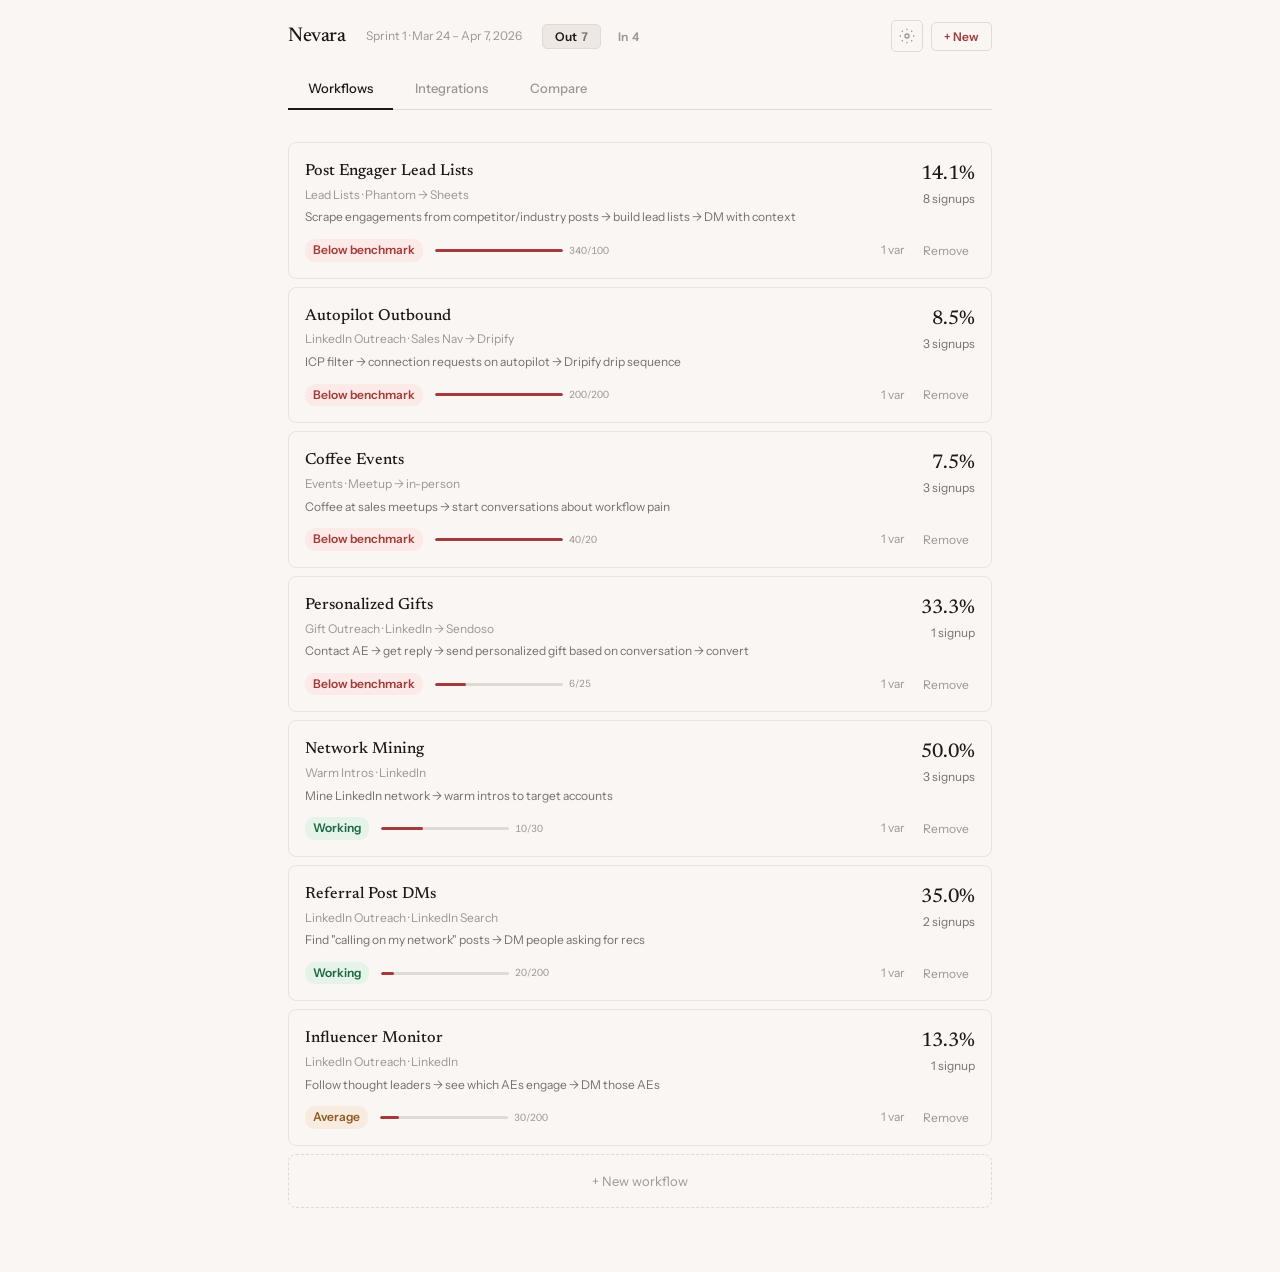
==== commit 3a45c5b9: "rebrand: Experiments → Workflows, position as GTM Workflow Runner - Title: "Nevara" (clean) - Tab: "" ====
--- a/index.html
+++ b/index.html
@@ -3,7 +3,7 @@
 <head>
   <meta charset="UTF-8">
   <meta name="viewport" content="width=device-width, initial-scale=1.0, viewport-fit=cover">
-  <title>Nevara GTM</title>
+  <title>Nevara GTM Workflow Runner</title>
   <link rel="preconnect" href="https://fonts.googleapis.com">
   <link rel="preconnect" href="https://fonts.gstatic.com" crossorigin>
   <link href="https://fonts.googleapis.com/css2?family=Newsreader:opsz,wght@6..72,400;6..72,500;6..72,600&family=Instrument+Sans:wght@400;500;600;700&display=swap" rel="stylesheet">
@@ -16,7 +16,7 @@
   <!-- ── Top bar: always visible ── -->
   <header class="topbar">
     <div class="topbar-left">
-      <h1 class="topbar-title">Nevara GTM</h1>
+      <h1 class="topbar-title">Nevara</h1>
       <span class="topbar-sprint" id="sprint-label" onclick="editSprint()"></span>
       <div class="topbar-mode" id="mode-toggle"></div>
     </div>
--- a/css/styles.css
+++ b/css/styles.css
@@ -136,6 +136,8 @@
 .home-progress-fill { height: 100%; background: var(--accent); border-radius: 2px; }
 .home-progress-label { font-size: 10px; color: var(--text-4); font-variant-numeric: tabular-nums; }
 .home-vars { font-size: var(--fs-xs); color: var(--text-4); }
+.home-btn { font-family: var(--ff-body); font-size: var(--fs-xs); color: var(--text-4); background: transparent; border: none; cursor: pointer; padding: var(--s-2) var(--s-6); margin-left: auto; transition: color var(--dur-fast) var(--ease-out); }
+.home-btn:hover { color: var(--accent); }
 
 .home-add { padding: var(--s-16); text-align: center; font-size: var(--fs-sm); color: var(--text-4); cursor: pointer; border: 1px dashed var(--rule); border-radius: var(--radius); margin-top: var(--s-8); transition: all var(--dur-fast) var(--ease-out); }
 .home-add:hover { color: var(--text-2); border-color: var(--text-4); background: var(--bg-sub); }
@@ -151,10 +153,37 @@
 .var-section { padding: var(--s-16); background: var(--surface); border-radius: var(--radius); margin-bottom: var(--s-8); }
 .var-section-stopped { opacity: 0.4; }
 .var-section-head { display: flex; align-items: center; gap: var(--s-12); margin-bottom: var(--s-12); }
-.var-section-name { font-family: var(--ff-display); font-size: var(--fs-sm); font-weight: 500; color: var(--text); flex: 1; }
+.var-section-info { flex: 1; }
+.var-section-name { font-family: var(--ff-display); font-size: var(--fs-sm); font-weight: 500; color: var(--text); }
+.var-section-date { font-size: var(--fs-xs); color: var(--text-4); display: block; margin-top: var(--s-2); }
 .var-section-rate { font-family: var(--ff-display); font-size: var(--fs-md); font-weight: 600; color: var(--text); font-variant-numeric: tabular-nums; }
 
 .exp-page-footer { margin-top: var(--s-24); padding-top: var(--s-12); border-top: 1px solid var(--rule-faint); }
+
+/* Current setup summary */
+.var-current {
+  padding: var(--s-12); background: var(--surface); border-radius: var(--radius);
+  margin-bottom: var(--s-16);
+}
+.var-current-title { font-size: var(--fs-sm); font-weight: 600; color: var(--text); margin-bottom: var(--s-6); }
+.var-current-pipe { font-size: var(--fs-xs); color: var(--text-2); line-height: 1.8; }
+.var-conv { color: var(--text-4); }
+.var-current-stage {}
+.var-current-ai { font-size: var(--fs-xs); color: var(--text-3); margin-top: var(--s-6); padding-top: var(--s-6); border-top: 1px solid var(--rule-faint); }
+
+/* Variation step picker */
+.var-step-list { display: flex; flex-direction: column; gap: var(--s-4); }
+.var-step-btn {
+  display: flex; justify-content: space-between; align-items: center;
+  padding: var(--s-8) var(--s-12); background: var(--bg-sub); border: 1.5px solid var(--rule-faint);
+  border-radius: var(--radius-sm); cursor: pointer; font-family: var(--ff-body);
+  font-size: var(--fs-sm); color: var(--text-2); transition: all var(--dur-fast) var(--ease-out);
+}
+.var-step-btn:hover { border-color: var(--rule); }
+.var-step-btn.active { border-color: var(--accent); background: var(--accent-bg); color: var(--text); }
+.var-step-name { font-weight: 500; flex: 1; }
+.var-step-conv { font-size: var(--fs-xs); color: var(--text-4); min-width: 2.5rem; text-align: right; }
+.var-step-val { font-family: var(--ff-display); font-weight: 600; font-variant-numeric: tabular-nums; color: var(--text-4); min-width: 2.5rem; text-align: right; }
 
 /* ================================================================
    GOAL — Hero card
@@ -329,6 +358,8 @@
 .pipe-stage { display: flex; flex-direction: column; align-items: center; justify-content: center; padding: var(--s-8) var(--s-8); background: var(--bg-sub); border: 1px solid var(--rule-faint); border-radius: var(--radius-sm); min-width: 4.5rem; flex-shrink: 0; transition: border-color var(--dur-fast) var(--ease-out); }
 .pipe-stage:focus-within { border-color: var(--accent); }
 .pipe-stage-key { background: var(--surface); border-color: var(--rule); }
+.pipe-stage-changed { background: var(--accent-bg); border-color: var(--accent); }
+.pipe-stage-changed .pipe-stage-label { color: var(--accent); font-weight: 600; }
 .pipe-input {
   font-family: var(--ff-display); font-size: var(--fs-md); font-weight: 600;
   color: var(--text); font-variant-numeric: tabular-nums;
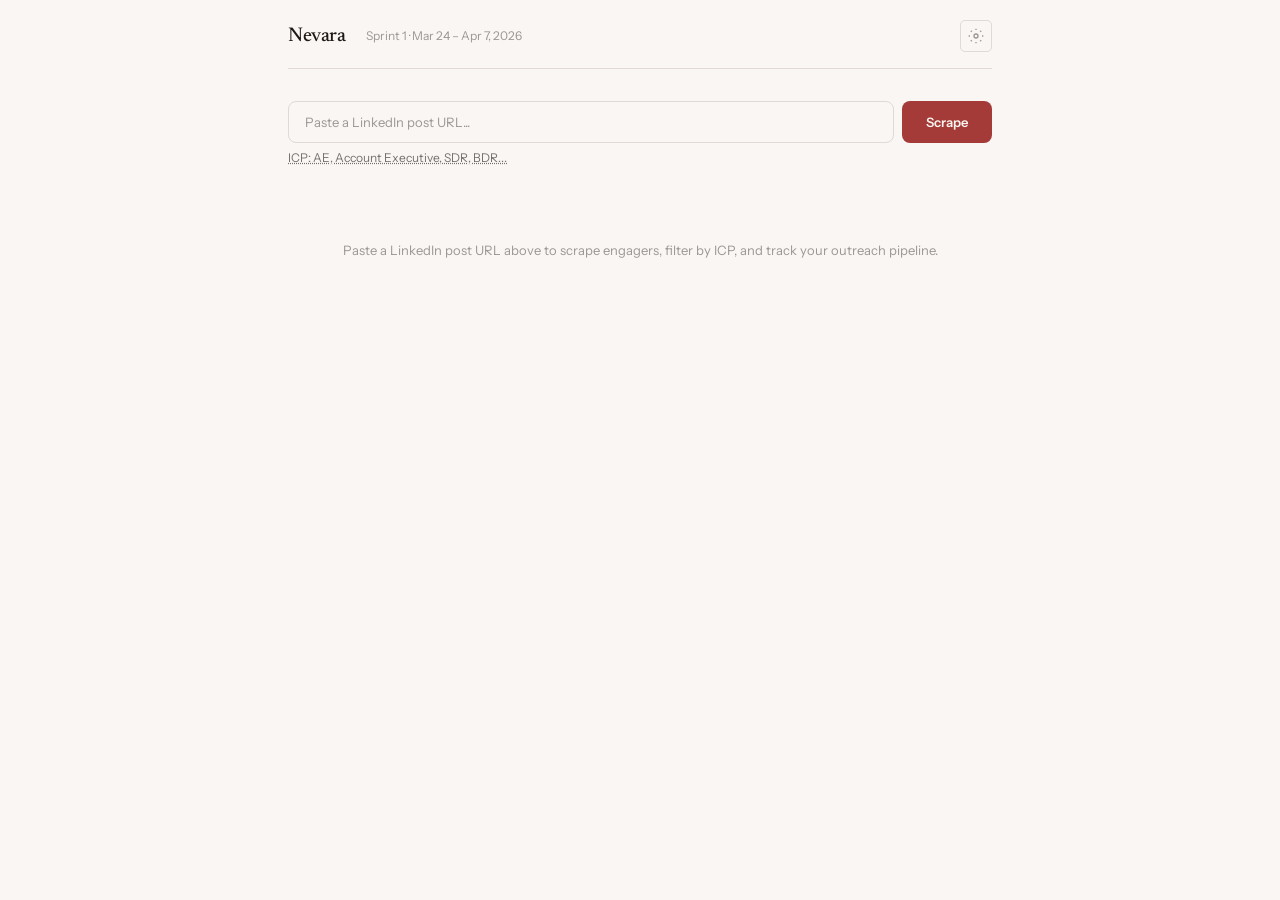
==== commit 8570c7b0: "feat: LinkedIn scraper + pipeline tracker — single-page GTM runner Replaces the hypothesis dashboard" ====
--- a/index.html
+++ b/index.html
@@ -3,7 +3,7 @@
 <head>
   <meta charset="UTF-8">
   <meta name="viewport" content="width=device-width, initial-scale=1.0, viewport-fit=cover">
-  <title>Nevara GTM Workflow Runner</title>
+  <title>Nevara GTM Runner</title>
   <link rel="preconnect" href="https://fonts.googleapis.com">
   <link rel="preconnect" href="https://fonts.gstatic.com" crossorigin>
   <link href="https://fonts.googleapis.com/css2?family=Newsreader:opsz,wght@6..72,400;6..72,500;6..72,600&family=Instrument+Sans:wght@400;500;600;700&display=swap" rel="stylesheet">
@@ -24,7 +24,6 @@
       <button class="settings-btn" onclick="openSettings()" title="Settings">
         <svg width="16" height="16" viewBox="0 0 24 24" fill="none" stroke="currentColor" stroke-width="2"><circle cx="12" cy="12" r="3"/><path d="M12 1v2M12 21v2M4.22 4.22l1.42 1.42M18.36 18.36l1.42 1.42M1 12h2M21 12h2M4.22 19.78l1.42-1.42M18.36 5.64l1.42-1.42"/></svg>
       </button>
-      <button class="add-btn" onclick="openModal()">+ New</button>
     </div>
   </header>
 
@@ -36,6 +35,7 @@
   <main id="view-experiment" class="view"></main>
   <main id="view-integrations" class="view"></main>
   <main id="view-weekly" class="view"></main>
+  <main id="view-scrape" class="view"></main>
 
   <div class="save-notice" id="saved">Saved</div>
 
@@ -53,6 +53,7 @@
 <script src="js/edit.js"></script>
 <script src="js/board.js"></script>
 <script src="js/weeks.js"></script>
+<script src="js/scrape.js"></script>
 <script src="js/chat.js"></script>
 <script src="js/app.js"></script>
 
--- a/css/styles.css
+++ b/css/styles.css
@@ -181,9 +181,11 @@
 }
 .var-step-btn:hover { border-color: var(--rule); }
 .var-step-btn.active { border-color: var(--accent); background: var(--accent-bg); color: var(--text); }
-.var-step-name { font-weight: 500; flex: 1; }
+.var-step-top { display: flex; align-items: center; gap: var(--s-6); width: 100%; }
+.var-step-name { font-weight: 500; flex: 1; text-align: left; }
 .var-step-conv { font-size: var(--fs-xs); color: var(--text-4); min-width: 2.5rem; text-align: right; }
 .var-step-val { font-family: var(--ff-display); font-weight: 600; font-variant-numeric: tabular-nums; color: var(--text-4); min-width: 2.5rem; text-align: right; }
+.var-step-method { font-size: var(--fs-xs); color: var(--text-3); margin-top: var(--s-2); text-align: left; line-height: var(--lh-body); }
 
 /* ================================================================
    GOAL — Hero card
@@ -372,6 +374,7 @@
 .pipe-input:focus { color: var(--accent); }
 .pipe-stage-label { font-size: 10px; color: var(--text-4); text-align: center; white-space: nowrap; cursor: pointer; }
 .pipe-stage-label:hover { color: var(--text-2); }
+.pipe-stage-method { font-size: 9px; color: var(--text-4); text-align: center; margin-top: var(--s-2); max-width: 6rem; line-height: 1.3; overflow: hidden; display: -webkit-box; -webkit-line-clamp: 2; -webkit-box-orient: vertical; }
 .pipe-stage-noted { border-color: var(--inbound); }
 
 .stage-panel {
@@ -653,6 +656,138 @@
 .save-notice.show { opacity: 1; transform: translateX(-50%) translateY(0); }
 
 /* ================================================================
+   SCRAPE VIEW
+   ================================================================ */
+
+.scrape-input-section { margin-bottom: var(--s-24); }
+.scrape-input-row { display: flex; gap: var(--s-8); }
+.scrape-url-input {
+  flex: 1; padding: var(--s-12) var(--s-16); font-family: var(--ff-body);
+  font-size: var(--fs-sm); border: 1.5px solid var(--rule); border-radius: var(--radius);
+  background: var(--bg); color: var(--text); outline: none;
+  transition: border-color var(--dur-fast) var(--ease-out);
+}
+.scrape-url-input:focus { border-color: var(--accent); }
+.scrape-url-input::placeholder { color: var(--text-4); }
+.scrape-go-btn {
+  padding: var(--s-12) var(--s-24); font-family: var(--ff-body); font-size: var(--fs-sm);
+  font-weight: 600; color: oklch(97% 0.008 55); background: var(--accent);
+  border: none; border-radius: var(--radius); cursor: pointer;
+  transition: opacity var(--dur-fast) var(--ease-out); white-space: nowrap;
+}
+.scrape-go-btn:hover { opacity: 0.85; }
+.scrape-hint { font-size: var(--fs-xs); color: var(--text-4); margin-top: var(--s-6); }
+
+/* ICP config */
+.scrape-icp { margin-bottom: var(--s-24); border: 1px solid var(--rule-faint); border-radius: var(--radius); }
+.scrape-icp-header {
+  display: flex; justify-content: space-between; align-items: center;
+  padding: var(--s-12) var(--s-16); cursor: pointer;
+  transition: background var(--dur-fast) var(--ease-out);
+}
+.scrape-icp-header:hover { background: var(--bg-sub); }
+.scrape-icp-title { font-size: var(--fs-sm); font-weight: 600; color: var(--text-2); }
+.scrape-icp-summary { font-size: var(--fs-xs); color: var(--text-4); }
+.scrape-icp-body { padding: 0 var(--s-16) var(--s-16); }
+.scrape-icp-field { margin-top: var(--s-12); }
+.scrape-icp-label { font-size: var(--fs-xs); color: var(--text-3); margin-bottom: var(--s-4); display: block; }
+
+/* Scrape results */
+.scrape-result { margin-bottom: var(--s-24); border: 1px solid var(--rule-faint); border-radius: var(--radius); overflow: hidden; }
+.scrape-result-header { display: flex; justify-content: space-between; align-items: center; padding: var(--s-12) var(--s-16); background: var(--bg-sub); gap: var(--s-12); }
+.scrape-result-info { min-width: 0; }
+.scrape-result-url { font-size: var(--fs-sm); font-weight: 500; color: var(--text); white-space: nowrap; overflow: hidden; text-overflow: ellipsis; }
+.scrape-result-meta { font-size: var(--fs-xs); color: var(--text-4); margin-top: var(--s-2); }
+.scrape-result-actions { display: flex; gap: var(--s-6); flex-shrink: 0; }
+.scrape-csv-btn {
+  font-family: var(--ff-body); font-size: var(--fs-xs); font-weight: 600;
+  color: var(--hit); background: transparent; border: 1.5px solid var(--rule);
+  padding: var(--s-4) var(--s-12); border-radius: var(--radius-sm); cursor: pointer;
+  transition: all var(--dur-fast) var(--ease-out); white-space: nowrap;
+}
+.scrape-csv-btn:hover { border-color: var(--hit); background: var(--hit-bg); }
+.scrape-csv-icp { color: var(--accent); }
+.scrape-csv-icp:hover { border-color: var(--accent); background: var(--accent-bg); }
+.scrape-remove-btn {
+  font-family: var(--ff-body); font-size: var(--fs-xs); color: var(--text-4);
+  background: transparent; border: none; cursor: pointer; padding: var(--s-4) var(--s-6);
+  transition: color var(--dur-fast) var(--ease-out);
+}
+.scrape-remove-btn:hover { color: var(--accent); }
+
+.scrape-demo-badge {
+  font-size: 10px; font-weight: 700; color: var(--change); background: var(--change-bg);
+  padding: 1px 6px; border-radius: 10px; margin-left: var(--s-4);
+}
+
+/* Lead table */
+.scrape-table-wrap { overflow-x: auto; }
+.scrape-table { width: 100%; border-collapse: collapse; font-size: var(--fs-xs); }
+.scrape-table th {
+  text-align: left; padding: var(--s-8) var(--s-12); font-weight: 600;
+  color: var(--text-3); border-bottom: 1px solid var(--rule); white-space: nowrap;
+}
+.scrape-table td { padding: var(--s-8) var(--s-12); border-bottom: 1px solid var(--rule-faint); color: var(--text-2); vertical-align: top; }
+.scrape-row-match { background: var(--hit-bg); }
+.scrape-row-miss td { color: var(--text-4); }
+.scrape-name-link { color: var(--inbound); text-decoration: none; font-weight: 500; }
+.scrape-name-link:hover { text-decoration: underline; }
+.scrape-comment { max-width: 16rem; white-space: nowrap; overflow: hidden; text-overflow: ellipsis; }
+.scrape-empty { color: var(--text-4); font-style: italic; }
+.scrape-icp-yes { color: var(--hit); font-weight: 600; }
+.scrape-icp-no { color: var(--text-4); }
+
+.scrape-empty-state { padding: var(--s-48) 0; text-align: center; color: var(--text-4); font-size: var(--fs-sm); line-height: var(--lh-body); }
+
+/* ── Runner pipeline cards ── */
+.runner-card {
+  border: 1px solid var(--rule-faint); border-radius: var(--radius);
+  margin-bottom: var(--s-16); overflow: hidden;
+}
+.runner-card-header {
+  display: flex; justify-content: space-between; align-items: center;
+  padding: var(--s-12) var(--s-16); background: var(--bg-sub); gap: var(--s-12);
+}
+.runner-card-info { min-width: 0; }
+.runner-card-url { font-size: var(--fs-sm); font-weight: 500; color: var(--text); white-space: nowrap; overflow: hidden; text-overflow: ellipsis; }
+.runner-card-meta { font-size: var(--fs-xs); color: var(--text-4); margin-top: var(--s-2); }
+
+.runner-pipe {
+  display: flex; align-items: center; padding: var(--s-16);
+  gap: 0; overflow-x: auto;
+}
+.runner-stage { text-align: center; flex: 1; min-width: 4.5rem; }
+.runner-stage-val {
+  font-family: var(--ff-display); font-size: var(--fs-lg); font-weight: 500;
+  color: var(--text); width: 100%; text-align: center; border: none;
+  background: transparent; font-variant-numeric: tabular-nums;
+  padding: var(--s-4); border-radius: var(--radius-sm);
+}
+.runner-stage-val:focus { outline: none; background: var(--bg-sub); }
+.runner-stage-auto { cursor: default; }
+.runner-stage-label {
+  font-size: var(--fs-xs); color: var(--text-3); margin-top: var(--s-2);
+  white-space: nowrap;
+}
+.runner-arrow {
+  font-size: 10px; font-weight: 700; color: var(--text-4);
+  padding: 0 var(--s-4); flex-shrink: 0; white-space: nowrap;
+}
+.runner-arrow.pipe-conv-good { color: var(--hit); }
+.runner-arrow.pipe-conv-ok { color: var(--change); }
+.runner-arrow.pipe-conv-low { color: var(--accent); }
+
+.runner-leads { padding: 0 var(--s-16) var(--s-12); }
+.runner-leads-toggle {
+  font-size: var(--fs-xs); color: var(--text-4); cursor: pointer;
+  padding: var(--s-8) 0; list-style: none;
+}
+.runner-leads-toggle::-webkit-details-marker { display: none; }
+.runner-leads-toggle::before { content: '▸ '; }
+.runner-leads[open] .runner-leads-toggle::before { content: '▾ '; }
+.runner-leads[open] .runner-leads-toggle { margin-bottom: var(--s-8); }
+
+/* ================================================================
    RESPONSIVE
    ================================================================ */
 
@@ -664,4 +799,7 @@
   .pipe-stage { min-width: 4rem; padding: var(--s-8); }
   .we-compare-grid { grid-template-columns: 1fr; }
   .goal { padding: var(--s-16); }
-}
+  .scrape-input-row { flex-direction: column; }
+  .scrape-result-header { flex-direction: column; align-items: flex-start; }
+  .scrape-result-actions { width: 100%; }
+}
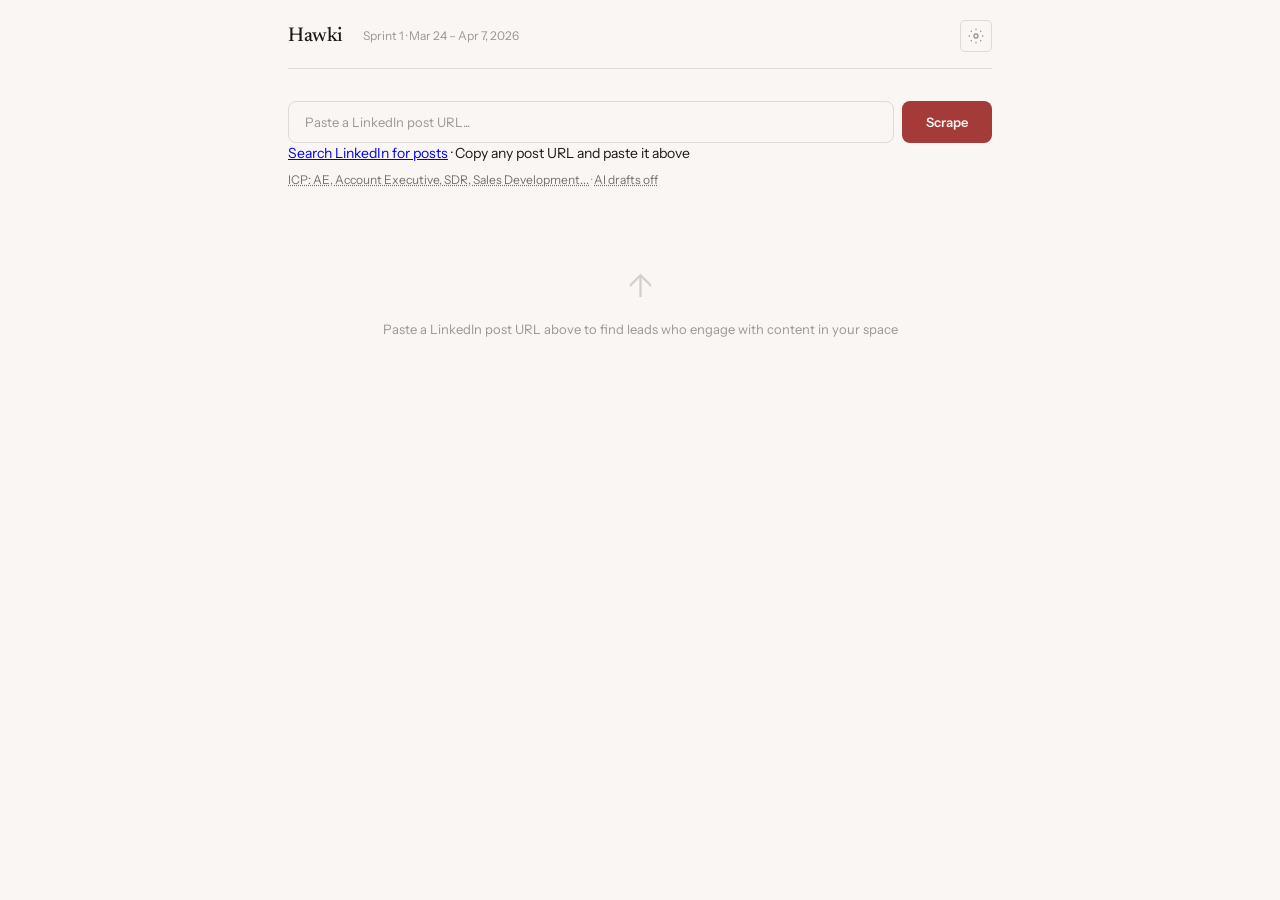
==== commit c9541838: "feat: rebrand to Hawki + AI-powered message drafting - Renamed from Nevara GTM Runner to Hawki - Cla" ====
--- a/index.html
+++ b/index.html
@@ -3,7 +3,7 @@
 <head>
   <meta charset="UTF-8">
   <meta name="viewport" content="width=device-width, initial-scale=1.0, viewport-fit=cover">
-  <title>Nevara GTM Runner</title>
+  <title>Hawki — Find & engage your next leads</title>
   <link rel="preconnect" href="https://fonts.googleapis.com">
   <link rel="preconnect" href="https://fonts.gstatic.com" crossorigin>
   <link href="https://fonts.googleapis.com/css2?family=Newsreader:opsz,wght@6..72,400;6..72,500;6..72,600&family=Instrument+Sans:wght@400;500;600;700&display=swap" rel="stylesheet">
@@ -16,7 +16,7 @@
   <!-- ── Top bar: always visible ── -->
   <header class="topbar">
     <div class="topbar-left">
-      <h1 class="topbar-title">Nevara</h1>
+      <h1 class="topbar-title">Hawki</h1>
       <span class="topbar-sprint" id="sprint-label" onclick="editSprint()"></span>
       <div class="topbar-mode" id="mode-toggle"></div>
     </div>
--- a/css/styles.css
+++ b/css/styles.css
@@ -738,44 +738,158 @@
 .scrape-icp-no { color: var(--text-4); }
 
 .scrape-empty-state { padding: var(--s-48) 0; text-align: center; color: var(--text-4); font-size: var(--fs-sm); line-height: var(--lh-body); }
+.scrape-empty-icon { font-size: var(--fs-xl); margin-bottom: var(--s-8); opacity: 0.4; }
 
 /* ── Runner pipeline cards ── */
 .runner-card {
   border: 1px solid var(--rule-faint); border-radius: var(--radius);
-  margin-bottom: var(--s-16); overflow: hidden;
-}
-.runner-card-header {
+  margin-bottom: var(--s-24); overflow: hidden;
+}
+
+/* Hero section */
+.rc-hero {
+  display: flex; align-items: center; gap: var(--s-16);
+  padding: var(--s-20) var(--s-20); background: var(--bg-sub);
+}
+.rc-hero-nums { display: flex; gap: var(--s-16); flex-shrink: 0; }
+.rc-num-block { text-align: center; min-width: 3.5rem; }
+.rc-big-num {
+  font-family: var(--ff-display); font-size: var(--fs-xl);
+  font-weight: 600; color: var(--text-2); line-height: 1;
+  font-variant-numeric: tabular-nums;
+}
+.rc-num-accent .rc-big-num { color: var(--accent); }
+.rc-big-label { font-size: var(--fs-xs); color: var(--text-4); margin-top: var(--s-4); }
+.rc-hero-right { flex: 1; min-width: 0; }
+.rc-title {
+  font-family: var(--ff-display); font-size: var(--fs-md); font-weight: 500;
+  color: var(--text); text-transform: capitalize;
+}
+.rc-meta { font-size: var(--fs-xs); color: var(--text-4); margin-top: var(--s-4); }
+.rc-hero-actions { display: flex; gap: var(--s-6); flex-shrink: 0; }
+
+/* Action bar */
+.rc-action { padding: var(--s-12) var(--s-20); border-top: 1px solid var(--rule-faint); }
+
+/* Pipeline tracker */
+.rc-pipeline {
+  display: flex; align-items: center; gap: var(--s-6);
+  padding: var(--s-12) var(--s-20); border-top: 1px solid var(--rule-faint);
+  overflow-x: auto; font-size: var(--fs-xs); color: var(--text-3);
+}
+.rc-pipe-stage { display: flex; align-items: center; gap: var(--s-4); white-space: nowrap; }
+.rc-pipe-val { font-weight: 700; color: var(--text-2); font-variant-numeric: tabular-nums; }
+.rc-pipe-highlight .rc-pipe-val { color: var(--accent); }
+.rc-pipe-arrow { color: var(--text-4); font-size: 10px; }
+.rc-pipe-input {
+  width: 2.5rem; font-family: var(--ff-body); font-size: var(--fs-xs);
+  font-weight: 700; color: var(--text-2); text-align: center;
+  border: 1px solid var(--rule); border-radius: var(--radius-sm);
+  background: transparent; padding: var(--s-2) var(--s-4);
+  font-variant-numeric: tabular-nums;
+}
+.rc-pipe-input:focus { outline: none; border-color: var(--accent); }
+
+/* Filter bar */
+.rc-filter-bar {
+  display: flex; align-items: center; gap: var(--s-8);
+  padding: var(--s-8) 0 var(--s-12);
+}
+.rc-filter-toggle {
+  font-family: var(--ff-body); font-size: var(--fs-xs); font-weight: 600;
+  color: var(--text-3); background: var(--bg); border: 1.5px solid var(--rule);
+  padding: var(--s-6) var(--s-12); border-radius: var(--s-24); cursor: pointer;
+  transition: all var(--dur-fast) var(--ease-out);
+}
+.rc-filter-toggle:hover { border-color: var(--text-4); }
+.rc-filter-toggle.active.rc-ft-both { color: var(--accent); border-color: var(--accent); background: var(--accent-bg); }
+.rc-filter-toggle.active.rc-ft-icp { color: var(--hit); border-color: var(--hit); background: var(--hit-bg); }
+.rc-filter-toggle.active.rc-ft-comment { color: var(--inbound); border-color: var(--inbound); background: var(--inbound-bg); }
+.rc-filter-toggle.active.rc-ft-other { color: var(--text-3); border-color: var(--text-3); background: var(--muted-bg); }
+.rc-filter-count { font-weight: 700; margin-right: var(--s-2); }
+.rc-filter-showing { font-size: var(--fs-xs); color: var(--text-4); margin-left: auto; }
+
+/* Lead list */
+.rc-leads { padding: var(--s-8) var(--s-20) var(--s-16); }
+.rc-group-label {
+  font-size: var(--fs-xs); font-weight: 600; color: var(--text-3);
+  text-transform: uppercase; letter-spacing: 0.05em;
+  padding: var(--s-12) 0 var(--s-6); margin-top: var(--s-8);
+  border-top: 1px solid var(--rule-faint);
+}
+.rc-group-label:first-child { border-top: none; margin-top: 0; }
+.rc-leads-title {
+  font-size: var(--fs-xs); font-weight: 600; color: var(--text-3);
+  text-transform: uppercase; letter-spacing: 0.05em;
+  padding-bottom: var(--s-8); margin-bottom: var(--s-4);
+  border-bottom: 1px solid var(--rule-faint);
+}
+.rc-lead {
   display: flex; justify-content: space-between; align-items: center;
-  padding: var(--s-12) var(--s-16); background: var(--bg-sub); gap: var(--s-12);
-}
-.runner-card-info { min-width: 0; }
-.runner-card-url { font-size: var(--fs-sm); font-weight: 500; color: var(--text); white-space: nowrap; overflow: hidden; text-overflow: ellipsis; }
-.runner-card-meta { font-size: var(--fs-xs); color: var(--text-4); margin-top: var(--s-2); }
-
-.runner-pipe {
-  display: flex; align-items: center; padding: var(--s-16);
-  gap: 0; overflow-x: auto;
-}
-.runner-stage { text-align: center; flex: 1; min-width: 4.5rem; }
-.runner-stage-val {
-  font-family: var(--ff-display); font-size: var(--fs-lg); font-weight: 500;
-  color: var(--text); width: 100%; text-align: center; border: none;
-  background: transparent; font-variant-numeric: tabular-nums;
-  padding: var(--s-4); border-radius: var(--radius-sm);
-}
-.runner-stage-val:focus { outline: none; background: var(--bg-sub); }
-.runner-stage-auto { cursor: default; }
-.runner-stage-label {
-  font-size: var(--fs-xs); color: var(--text-3); margin-top: var(--s-2);
-  white-space: nowrap;
-}
-.runner-arrow {
-  font-size: 10px; font-weight: 700; color: var(--text-4);
-  padding: 0 var(--s-4); flex-shrink: 0; white-space: nowrap;
-}
-.runner-arrow.pipe-conv-good { color: var(--hit); }
-.runner-arrow.pipe-conv-ok { color: var(--change); }
-.runner-arrow.pipe-conv-low { color: var(--accent); }
+  padding: var(--s-8) 0; border-bottom: 1px solid var(--rule-faint);
+}
+.rc-lead:last-child { border-bottom: none; }
+.rc-lead-info { min-width: 0; flex: 1; }
+.rc-lead-name {
+  font-size: var(--fs-sm); font-weight: 500; color: var(--inbound);
+  text-decoration: none; display: block;
+}
+.rc-lead-name:hover { text-decoration: underline; }
+.rc-lead-title {
+  font-size: var(--fs-xs); color: var(--text-4); margin-top: 1px;
+  white-space: nowrap; overflow: hidden; text-overflow: ellipsis;
+}
+.rc-lead-comment {
+  font-size: var(--fs-xs); color: var(--text-3); font-style: italic;
+  margin-top: var(--s-2); line-height: var(--lh-body);
+}
+.rc-lead-badge {
+  font-size: 10px; font-weight: 700; color: var(--hit);
+  background: var(--hit-bg); padding: 1px 5px; border-radius: 10px;
+  margin-left: var(--s-4); font-style: normal; vertical-align: middle;
+}
+.rc-lead-badge-comment {
+  color: var(--inbound); background: var(--inbound-bg);
+}
+.rc-lead-dim .rc-lead-name { color: var(--text-4); }
+.rc-lead-dim .rc-lead-title { color: var(--text-4); opacity: 0.7; }
+
+/* Workflow guide */
+.runner-guide { padding: 0 var(--s-16) var(--s-16); }
+.runner-guide-step {
+  display: flex; align-items: flex-start; gap: var(--s-12);
+  padding: var(--s-8) var(--s-12); background: var(--bg-sub);
+  border-radius: var(--radius-sm); margin-bottom: var(--s-6);
+}
+.runner-guide-num {
+  font-size: var(--fs-xs); font-weight: 700; color: var(--accent);
+  background: var(--accent-bg); width: 1.5rem; height: 1.5rem;
+  display: flex; align-items: center; justify-content: center;
+  border-radius: 50%; flex-shrink: 0; margin-top: 1px;
+}
+.runner-guide-text { min-width: 0; }
+.runner-guide-text strong { font-size: var(--fs-sm); color: var(--text); }
+.runner-guide-detail { font-size: var(--fs-xs); color: var(--text-3); margin-top: var(--s-2); line-height: var(--lh-body); }
+.runner-guide-detail a { color: var(--inbound); text-decoration: none; }
+.runner-guide-detail a:hover { text-decoration: underline; }
+.runner-guide-done .runner-guide-step { background: var(--hit-bg); }
+.runner-guide-done .runner-guide-num { color: var(--hit); background: transparent; }
+
+/* Open profiles / Message buttons */
+.runner-open-all { display: flex; align-items: center; gap: var(--s-12); margin-bottom: var(--s-12); }
+.runner-open-btn {
+  font-family: var(--ff-body); font-size: var(--fs-xs); font-weight: 600;
+  color: oklch(97% 0.008 55); background: var(--inbound);
+  border: none; padding: var(--s-6) var(--s-16); border-radius: var(--radius-sm);
+  cursor: pointer; transition: opacity var(--dur-fast) var(--ease-out);
+}
+.runner-open-btn:hover { opacity: 0.85; }
+.runner-open-hint { font-size: var(--fs-xs); color: var(--text-4); }
+.runner-msg-btn {
+  font-size: var(--fs-xs); font-weight: 600; color: var(--inbound);
+  text-decoration: none; white-space: nowrap;
+}
+.runner-msg-btn:hover { text-decoration: underline; }
 
 .runner-leads { padding: 0 var(--s-16) var(--s-12); }
 .runner-leads-toggle {
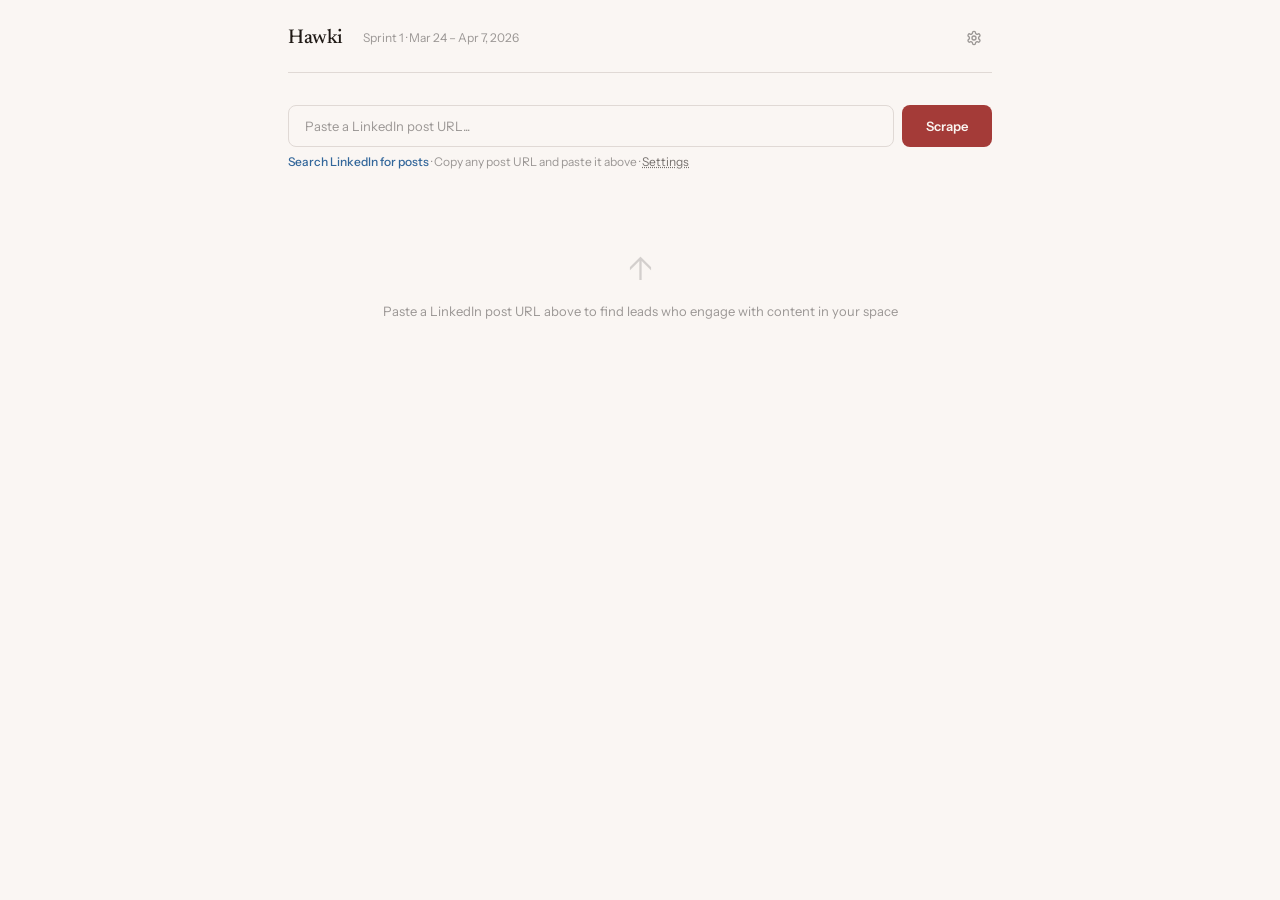
==== commit 401fbac4: "fix: cleaner settings gear icon with hover rotation" ====
--- a/index.html
+++ b/index.html
@@ -22,7 +22,7 @@
     </div>
     <div class="topbar-right">
       <button class="settings-btn" onclick="openSettings()" title="Settings">
-        <svg width="16" height="16" viewBox="0 0 24 24" fill="none" stroke="currentColor" stroke-width="2"><circle cx="12" cy="12" r="3"/><path d="M12 1v2M12 21v2M4.22 4.22l1.42 1.42M18.36 18.36l1.42 1.42M1 12h2M21 12h2M4.22 19.78l1.42-1.42M18.36 5.64l1.42-1.42"/></svg>
+        <svg width="16" height="16" viewBox="0 0 24 24" fill="none" stroke="currentColor" stroke-width="2" stroke-linecap="round" stroke-linejoin="round"><path d="M12.22 2h-.44a2 2 0 0 0-2 2v.18a2 2 0 0 1-1 1.73l-.43.25a2 2 0 0 1-2 0l-.15-.08a2 2 0 0 0-2.73.73l-.22.38a2 2 0 0 0 .73 2.73l.15.1a2 2 0 0 1 1 1.72v.51a2 2 0 0 1-1 1.74l-.15.09a2 2 0 0 0-.73 2.73l.22.38a2 2 0 0 0 2.73.73l.15-.08a2 2 0 0 1 2 0l.43.25a2 2 0 0 1 1 1.73V20a2 2 0 0 0 2 2h.44a2 2 0 0 0 2-2v-.18a2 2 0 0 1 1-1.73l.43-.25a2 2 0 0 1 2 0l.15.08a2 2 0 0 0 2.73-.73l.22-.39a2 2 0 0 0-.73-2.73l-.15-.08a2 2 0 0 1-1-1.74v-.5a2 2 0 0 1 1-1.74l.15-.09a2 2 0 0 0 .73-2.73l-.22-.38a2 2 0 0 0-2.73-.73l-.15.08a2 2 0 0 1-2 0l-.43-.25a2 2 0 0 1-1-1.73V4a2 2 0 0 0-2-2z"/><circle cx="12" cy="12" r="3"/></svg>
       </button>
     </div>
   </header>
--- a/css/styles.css
+++ b/css/styles.css
@@ -86,8 +86,8 @@
 .add-btn { font-family: var(--ff-body); font-size: var(--fs-xs); font-weight: 600; color: var(--accent); background: transparent; border: 1.5px solid var(--rule); padding: var(--s-6) var(--s-12); border-radius: var(--radius-sm); cursor: pointer; transition: all var(--dur-fast) var(--ease-out); white-space: nowrap; }
 .add-btn:hover { border-color: var(--accent); background: var(--accent-bg); }
 
-.settings-btn { width: 2rem; height: 2rem; display: flex; align-items: center; justify-content: center; border-radius: var(--radius-sm); border: 1.5px solid var(--rule); background: transparent; color: var(--text-4); cursor: pointer; transition: all var(--dur-fast) var(--ease-out); }
-.settings-btn:hover { border-color: var(--text-4); color: var(--text-2); }
+.settings-btn { width: 2.25rem; height: 2.25rem; display: flex; align-items: center; justify-content: center; border-radius: 50%; border: none; background: transparent; color: var(--text-4); cursor: pointer; transition: all var(--dur-mid) var(--ease-out); }
+.settings-btn:hover { color: var(--text-2); background: var(--surface); transform: rotate(30deg); }
 
 .sync-all-btn { font-family: var(--ff-body); font-size: var(--fs-xs); font-weight: 600; color: var(--hit); background: transparent; border: 1.5px solid var(--rule); padding: var(--s-4) var(--s-12); border-radius: var(--radius-sm); cursor: pointer; transition: all var(--dur-fast) var(--ease-out); }
 .sync-all-btn:hover { border-color: var(--hit); background: var(--hit-bg); }
@@ -676,7 +676,59 @@
   transition: opacity var(--dur-fast) var(--ease-out); white-space: nowrap;
 }
 .scrape-go-btn:hover { opacity: 0.85; }
+.scrape-time-select {
+  padding: var(--s-8) var(--s-12); font-family: var(--ff-body); font-size: var(--fs-xs);
+  border: 1.5px solid var(--rule); border-radius: var(--radius);
+  background: var(--bg); color: var(--text-2); cursor: pointer;
+}
+.scrape-find-btn {
+  padding: var(--s-12) var(--s-24); font-family: var(--ff-body); font-size: var(--fs-sm);
+  font-weight: 600; color: var(--inbound); background: var(--inbound-bg);
+  border: 1.5px solid var(--inbound); border-radius: var(--radius); cursor: pointer;
+  transition: opacity var(--dur-fast) var(--ease-out); white-space: nowrap;
+}
+.scrape-find-btn:hover { opacity: 0.85; }
 .scrape-hint { font-size: var(--fs-xs); color: var(--text-4); margin-top: var(--s-6); }
+.scrape-hint-row { font-size: var(--fs-xs); color: var(--text-4); margin-top: var(--s-6); }
+.scrape-find-link { color: var(--inbound); text-decoration: none; font-weight: 500; }
+.scrape-find-link:hover { text-decoration: underline; }
+
+/* Found posts */
+.rc-found { margin-bottom: var(--s-24); }
+.rc-found-title {
+  font-size: var(--fs-xs); font-weight: 600; color: var(--text-3);
+  text-transform: uppercase; letter-spacing: 0.05em;
+  display: flex; justify-content: space-between; align-items: center;
+  margin-bottom: var(--s-8);
+}
+.rc-found-post {
+  display: flex; justify-content: space-between; align-items: center;
+  padding: var(--s-12) var(--s-16); border: 1px solid var(--rule-faint);
+  border-radius: var(--radius-sm); margin-bottom: var(--s-6);
+  transition: border-color var(--dur-fast) var(--ease-out);
+}
+.rc-found-post:hover { border-color: var(--rule); }
+.rc-found-info { min-width: 0; flex: 1; }
+.rc-found-post-title {
+  font-size: var(--fs-sm); font-weight: 500; color: var(--inbound);
+  text-decoration: none; display: block;
+}
+.rc-found-post-title:hover { text-decoration: underline; }
+.rc-found-author { font-size: var(--fs-xs); color: var(--text-3); margin-top: var(--s-2); text-transform: capitalize; }
+.rc-found-snippet {
+  font-size: var(--fs-xs); color: var(--text-4); margin-top: var(--s-4);
+  line-height: var(--lh-body); display: -webkit-box; -webkit-line-clamp: 2;
+  -webkit-box-orient: vertical; overflow: hidden;
+}
+.rc-found-actions { display: flex; gap: var(--s-8); flex-shrink: 0; align-items: center; }
+.rc-found-view {
+  font-size: var(--fs-xs); font-weight: 500; color: var(--text-3);
+  text-decoration: none; white-space: nowrap;
+}
+.rc-found-view:hover { color: var(--inbound); text-decoration: underline; }
+.rc-found-scrape {
+  padding: var(--s-6) var(--s-16); font-size: var(--fs-xs); flex-shrink: 0;
+}
 
 /* ICP config */
 .scrape-icp { margin-bottom: var(--s-24); border: 1px solid var(--rule-faint); border-radius: var(--radius); }
@@ -853,6 +905,60 @@
 }
 .rc-lead-dim .rc-lead-name { color: var(--text-4); }
 .rc-lead-dim .rc-lead-title { color: var(--text-4); opacity: 0.7; }
+.rc-lead-sent { opacity: 0.5; }
+.rc-lead-badge-sent {
+  color: var(--change); background: var(--change-bg);
+}
+.runner-msg-btn {
+  font-family: var(--ff-body); font-size: var(--fs-xs); font-weight: 600;
+  color: var(--inbound); background: transparent; border: 1.5px solid var(--inbound);
+  padding: var(--s-4) var(--s-12); border-radius: var(--radius-sm); cursor: pointer;
+  transition: all var(--dur-fast) var(--ease-out); white-space: nowrap;
+}
+.runner-msg-btn:hover { background: var(--inbound-bg); }
+/* Draft modal */
+.draft-lead-info {
+  padding: var(--s-12); background: var(--bg-sub);
+  border-radius: var(--radius-sm); margin-bottom: var(--s-12);
+}
+.draft-lead-name { font-weight: 600; font-size: var(--fs-sm); color: var(--text); }
+.draft-lead-headline { font-size: var(--fs-xs); color: var(--text-3); margin-top: var(--s-2); }
+.draft-lead-comment {
+  font-size: var(--fs-xs); color: var(--text-3); font-style: italic;
+  margin-top: var(--s-6); padding-top: var(--s-6); border-top: 1px solid var(--rule-faint);
+}
+.draft-textarea {
+  width: 100%; min-height: 6rem; resize: vertical;
+  font-family: var(--ff-body); font-size: var(--fs-sm);
+  line-height: var(--lh-body); padding: var(--s-12);
+  border: 1.5px solid var(--rule); border-radius: var(--radius-sm);
+  color: var(--text); background: var(--bg);
+}
+.draft-textarea:focus { outline: none; border-color: var(--accent); }
+.draft-actions { display: flex; gap: var(--s-8); margin-top: var(--s-8); align-items: center; }
+.draft-instruct-input {
+  flex: 1; padding: var(--s-6) var(--s-12); font-family: var(--ff-body);
+  font-size: var(--fs-xs); border: 1.5px solid var(--rule); border-radius: var(--radius-sm);
+  background: var(--bg); color: var(--text); outline: none;
+}
+.draft-instruct-input:focus { border-color: var(--inbound); }
+.draft-instruct-input::placeholder { color: var(--text-4); }
+.draft-ai-btn {
+  font-family: var(--ff-body); font-size: var(--fs-xs); font-weight: 600;
+  color: var(--inbound); background: var(--inbound-bg);
+  border: 1px solid var(--inbound); padding: var(--s-4) var(--s-12);
+  border-radius: var(--radius-sm); cursor: pointer;
+  transition: opacity var(--dur-fast) var(--ease-out);
+}
+.draft-ai-btn:hover { opacity: 0.85; }
+.draft-ai-btn:disabled { opacity: 0.5; cursor: wait; }
+
+.runner-undo-btn {
+  font-family: var(--ff-body); font-size: var(--fs-xs); color: var(--text-4);
+  background: transparent; border: none; cursor: pointer;
+  padding: var(--s-4) var(--s-6); transition: color var(--dur-fast) var(--ease-out);
+}
+.runner-undo-btn:hover { color: var(--text-2); }
 
 /* Workflow guide */
 .runner-guide { padding: 0 var(--s-16) var(--s-16); }
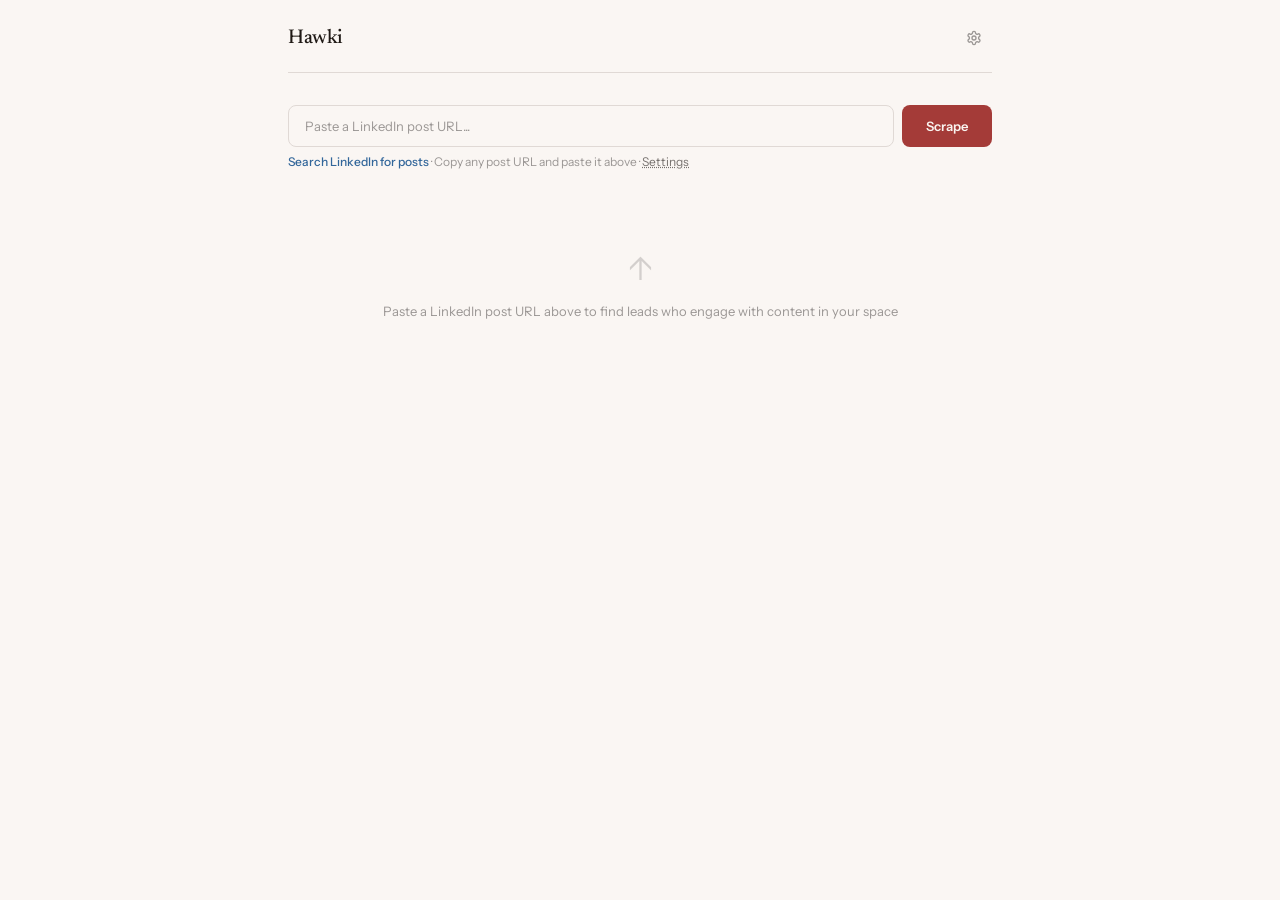
==== commit d25083e1: "fix: remove sprint button, add scrape date + messaged count - Removed old sprint label from topbar (" ====
--- a/index.html
+++ b/index.html
@@ -17,7 +17,6 @@
   <header class="topbar">
     <div class="topbar-left">
       <h1 class="topbar-title">Hawki</h1>
-      <span class="topbar-sprint" id="sprint-label" onclick="editSprint()"></span>
       <div class="topbar-mode" id="mode-toggle"></div>
     </div>
     <div class="topbar-right">
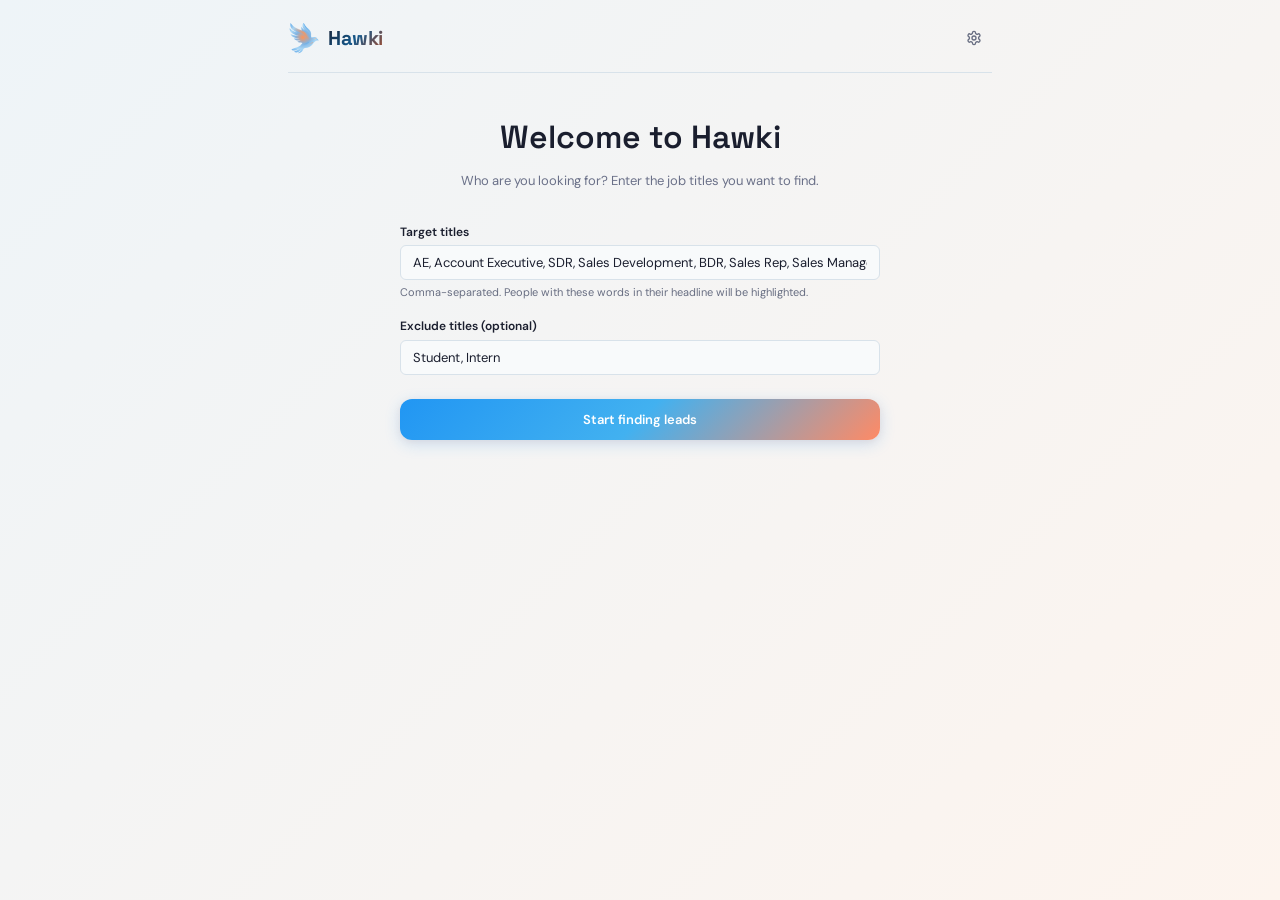
==== commit c2cb98eb: "feat: apply Syval design system — fonts, colors, gradient, mascot, WCAG AA - Fonts: Space Grotesk (h" ====
--- a/index.html
+++ b/index.html
@@ -6,7 +6,7 @@
   <title>Hawki — Find & engage your next leads</title>
   <link rel="preconnect" href="https://fonts.googleapis.com">
   <link rel="preconnect" href="https://fonts.gstatic.com" crossorigin>
-  <link href="https://fonts.googleapis.com/css2?family=Newsreader:opsz,wght@6..72,400;6..72,500;6..72,600&family=Instrument+Sans:wght@400;500;600;700&display=swap" rel="stylesheet">
+  <link href="https://fonts.googleapis.com/css2?family=Space+Grotesk:wght@400;500;600;700&family=DM+Sans:wght@400;500&display=swap" rel="stylesheet">
   <link rel="stylesheet" href="css/styles.css">
 </head>
 <body>
@@ -16,6 +16,7 @@
   <!-- ── Top bar: always visible ── -->
   <header class="topbar">
     <div class="topbar-left">
+      <img src="hawki-mascot.svg" alt="Hawki" class="topbar-mascot">
       <h1 class="topbar-title">Hawki</h1>
       <div class="topbar-mode" id="mode-toggle"></div>
     </div>
--- a/css/styles.css
+++ b/css/styles.css
@@ -9,32 +9,44 @@
 }
 
 :root {
-  --bg:         oklch(97.5% 0.006 55);
-  --bg-sub:     oklch(95.5% 0.006 55);
-  --surface:    oklch(93.5% 0.008 55);
-  --rule:       oklch(89% 0.010 55);
-  --rule-faint: oklch(92% 0.006 55);
-  --text:       oklch(22% 0.012 55);
-  --text-2:     oklch(38% 0.010 55);
-  --text-3:     oklch(55% 0.008 55);
-  --text-4:     oklch(68% 0.006 55);
-  --accent:     oklch(50% 0.14 25);
-  --accent-bg:  oklch(95% 0.02 25);
-  --hit:        oklch(46% 0.10 155);
-  --hit-bg:     oklch(95% 0.02 155);
-  --change:     oklch(52% 0.10 65);
-  --change-bg:  oklch(95% 0.02 65);
-  --muted:      oklch(60% 0.006 55);
-  --muted-bg:   oklch(94% 0.004 55);
-  --inbound:    oklch(50% 0.10 250);
-  --inbound-bg: oklch(95% 0.02 250);
-  --outbound:   oklch(50% 0.14 25);
-  --outbound-bg:oklch(95% 0.02 25);
+  --bg:         #f8fafb;
+  --bg-sub:     #eef4f8;
+  --bg-gradient: linear-gradient(135deg, #eef4f8 0%, #fdf4ee 100%);
+  --surface:    #e8eff4;
+  --rule:       #d8e2ea;
+  --rule-faint: #e8eff4;
+  --text:       #1a1e2e;
+  --text-2:     #3a4058;
+  --text-3:     #6a7088;
+  --text-4:     #686e82;
+  --accent:     #1565C0;
+  --accent-bg:  rgba(21,101,192,0.08);
+  --hit:        #1a6fc0;
+  --hit-bg:     #e6f2fb;
+  --change:     #9a6a10;
+  --change-bg:  #fdf6e8;
+  --muted:      #6a7088;
+  --muted-bg:   #e8eff4;
+  --inbound:    #1e6898;
+  --inbound-bg: #e6f2fb;
+  --outbound:   #b84a20;
+  --outbound-bg:#fef0ea;
+  --gradient-main: linear-gradient(135deg, #2196F3, #42B1F0, #FF8A65);
+  --gradient-subtle: linear-gradient(135deg, rgba(33,150,243,0.08), rgba(255,138,101,0.08));
+  --hawki-accent: #c78520;
+  --hawki-fill: #e8bb5a;
+  --hawki-bg: #fdf6e8;
+  --pingi-accent: #2a7ab8;
+  --pingi-fill: #4a9fd4;
+  --pingi-bg: #e6f2fb;
+  --foxxi-accent: #d4653a;
+  --foxxi-fill: #FF8A65;
+  --foxxi-bg: #fef0ea;
 }
 
 :root {
-  --ff-body: 'Instrument Sans', sans-serif;
-  --ff-display: 'Newsreader', Georgia, serif;
+  --ff-body: 'DM Sans', system-ui, sans-serif;
+  --ff-display: 'Space Grotesk', system-ui, sans-serif;
   --fs-xs:   clamp(0.6875rem, 0.65rem + 0.15vw, 0.75rem);
   --fs-sm:   clamp(0.75rem, 0.7rem + 0.2vw, 0.8125rem);
   --fs-base: clamp(0.8125rem, 0.77rem + 0.2vw, 0.875rem);
@@ -48,8 +60,8 @@
   --dur-fast: 120ms;
   --dur-mid:  220ms;
   --dur-slow: 360ms;
-  --radius: 8px;
-  --radius-sm: 5px;
+  --radius: 12px;
+  --radius-sm: 6px;
 }
 
 @media (prefers-reduced-motion: reduce) {
@@ -57,7 +69,8 @@
 }
 
 *, *::before, *::after { margin: 0; padding: 0; box-sizing: border-box; }
-body { font-family: var(--ff-body); font-size: var(--fs-base); line-height: var(--lh-body); color: var(--text); background: var(--bg); -webkit-font-smoothing: antialiased; }
+html { scroll-behavior: smooth; }
+body { font-family: var(--ff-body); font-size: var(--fs-base); line-height: var(--lh-body); color: var(--text); background: var(--bg); background-image: var(--bg-gradient); background-attachment: fixed; -webkit-font-smoothing: antialiased; }
 
 /* ================================================================
    LAYOUT
@@ -70,21 +83,23 @@
    ================================================================ */
 
 .topbar { display: flex; justify-content: space-between; align-items: center; padding: var(--s-20) 0 var(--s-16); }
-.topbar-left { display: flex; align-items: center; gap: var(--s-12); }
+.topbar-left { display: flex; align-items: center; gap: var(--s-8); }
+.topbar-mascot { width: 32px; height: 32px; flex-shrink: 0; transition: transform 0.3s cubic-bezier(0.16,1,0.3,1); }
+.topbar-mascot:hover { transform: scale(1.15) rotate(-5deg); }
 .topbar-right { display: flex; align-items: center; gap: var(--s-8); }
-.topbar-title { font-family: var(--ff-display); font-size: var(--fs-lg); font-weight: 500; letter-spacing: -0.02em; color: var(--text); }
+.topbar-title { font-family: var(--ff-display); font-size: var(--fs-lg); font-weight: 700; letter-spacing: -0.02em; background: linear-gradient(135deg, #1a1e2e 0%, #14578a 50%, #b84a20 100%); -webkit-background-clip: text; -webkit-text-fill-color: transparent; background-clip: text; }
 .topbar-sprint { font-size: var(--fs-xs); color: var(--text-4); cursor: pointer; padding: var(--s-2) var(--s-8); border-radius: var(--radius-sm); transition: all var(--dur-fast) var(--ease-out); }
 .topbar-sprint:hover { color: var(--text-2); background: var(--surface); }
 .topbar-mode { display: flex; gap: var(--s-4); }
 
 .mode-pill { padding: var(--s-4) var(--s-12); border-radius: var(--radius-sm); font-size: var(--fs-xs); font-weight: 600; cursor: pointer; border: 1.5px solid transparent; background: transparent; color: var(--text-4); font-family: var(--ff-body); transition: all var(--dur-fast) var(--ease-out); }
 .mode-pill:hover { color: var(--text-2); border-color: var(--rule); }
-.mode-pill.active { color: var(--text); background: var(--surface); border-color: var(--rule); }
+.mode-pill.active { color: #fff; background: var(--gradient-main); border-color: transparent; }
 .mode-pill-n { color: var(--text-4); margin-left: var(--s-2); font-variant-numeric: tabular-nums; }
-.mode-pill.active .mode-pill-n { color: var(--text-3); }
-
-.add-btn { font-family: var(--ff-body); font-size: var(--fs-xs); font-weight: 600; color: var(--accent); background: transparent; border: 1.5px solid var(--rule); padding: var(--s-6) var(--s-12); border-radius: var(--radius-sm); cursor: pointer; transition: all var(--dur-fast) var(--ease-out); white-space: nowrap; }
-.add-btn:hover { border-color: var(--accent); background: var(--accent-bg); }
+.mode-pill.active .mode-pill-n { color: rgba(255,255,255,0.7); }
+
+.add-btn { font-family: var(--ff-body); font-size: var(--fs-xs); font-weight: 600; color: #fff; background: var(--gradient-main); border: none; padding: var(--s-6) var(--s-12); border-radius: var(--radius-sm); cursor: pointer; transition: all var(--dur-fast) var(--ease-out); white-space: nowrap; box-shadow: 0 2px 8px rgba(33,150,243,0.2), 0 1px 3px rgba(255,138,101,0.15); }
+.add-btn:hover { opacity: 0.92; transform: translateY(-1px); }
 
 .settings-btn { width: 2.25rem; height: 2.25rem; display: flex; align-items: center; justify-content: center; border-radius: 50%; border: none; background: transparent; color: var(--text-4); cursor: pointer; transition: all var(--dur-mid) var(--ease-out); }
 .settings-btn:hover { color: var(--text-2); background: var(--surface); transform: rotate(30deg); }
@@ -99,8 +114,8 @@
 .view-tabs { display: flex; gap: var(--s-2); border-bottom: 1px solid var(--rule); margin-bottom: var(--s-32); }
 .vtab { padding: var(--s-12) var(--s-20); font-size: var(--fs-sm); font-weight: 500; color: var(--text-4); background: none; border: none; border-bottom: 2px solid transparent; cursor: pointer; font-family: var(--ff-body); transition: color var(--dur-fast) var(--ease-out); margin-bottom: -1px; display: flex; align-items: center; gap: var(--s-6); }
 .vtab:hover { color: var(--text-2); }
-.vtab.active { color: var(--text); border-bottom-color: var(--text); }
-.vtab-badge { font-size: 10px; font-weight: 700; color: oklch(97% 0.008 55); background: var(--accent); padding: 1px 5px; border-radius: 10px; }
+.vtab.active { color: var(--accent); border-bottom-color: var(--accent); }
+.vtab-badge { font-size: 10px; font-weight: 700; color: #ffffff; background: var(--gradient-main); padding: 1px 5px; border-radius: 10px; }
 .view { display: none; }
 .vtab-title { font-family: var(--ff-display); font-size: var(--fs-sm); font-weight: 500; color: var(--text); padding: var(--s-8) var(--s-12); }
 
@@ -121,7 +136,7 @@
 .home-card-sub { font-size: var(--fs-xs); color: var(--text-4); margin-top: var(--s-2); }
 .home-card-idea { font-size: var(--fs-xs); color: var(--text-3); margin-top: var(--s-4); line-height: var(--lh-body); display: -webkit-box; -webkit-line-clamp: 1; -webkit-box-orient: vertical; overflow: hidden; }
 .home-card-right { text-align: right; flex-shrink: 0; }
-.home-card-rate { font-family: var(--ff-display); font-size: var(--fs-lg); font-weight: 500; color: var(--text); font-variant-numeric: tabular-nums; }
+.home-card-rate { font-family: var(--ff-display); font-size: var(--fs-lg); font-weight: 700; font-variant-numeric: tabular-nums; background: linear-gradient(135deg, #14578a 0%, #b84a20 100%); -webkit-background-clip: text; -webkit-text-fill-color: transparent; background-clip: text; }
 .home-card-contrib { font-size: var(--fs-xs); color: var(--text-3); }
 
 .home-card-bottom { display: flex; align-items: center; gap: var(--s-12); margin-top: var(--s-12); }
@@ -133,7 +148,7 @@
 
 .home-progress { display: flex; align-items: center; gap: var(--s-6); flex: 1; }
 .home-progress-bar { flex: 1; height: 3px; background: var(--rule); border-radius: 2px; overflow: hidden; max-width: 8rem; }
-.home-progress-fill { height: 100%; background: var(--accent); border-radius: 2px; }
+.home-progress-fill { height: 100%; background: var(--gradient-main); border-radius: 2px; }
 .home-progress-label { font-size: 10px; color: var(--text-4); font-variant-numeric: tabular-nums; }
 .home-vars { font-size: var(--fs-xs); color: var(--text-4); }
 .home-btn { font-family: var(--ff-body); font-size: var(--fs-xs); color: var(--text-4); background: transparent; border: none; cursor: pointer; padding: var(--s-2) var(--s-6); margin-left: auto; transition: color var(--dur-fast) var(--ease-out); }
@@ -194,10 +209,10 @@
 .goal { margin-bottom: var(--s-48); padding: var(--s-24) var(--s-24) var(--s-20); background: var(--surface); border-radius: var(--radius); }
 .goal-label { font-size: var(--fs-xs); font-weight: 600; color: var(--text-3); text-transform: uppercase; letter-spacing: 0.06em; }
 .goal-row { display: flex; align-items: baseline; gap: var(--s-8); margin-top: var(--s-8); }
-.goal-num { font-family: var(--ff-display); font-size: var(--fs-hero); font-weight: 400; line-height: 1; letter-spacing: -0.03em; color: var(--text); font-variant-numeric: tabular-nums; }
+.goal-num { font-family: var(--ff-display); font-size: var(--fs-hero); font-weight: 700; line-height: 1; letter-spacing: -0.03em; font-variant-numeric: tabular-nums; background: linear-gradient(135deg, #14578a 0%, #b84a20 100%); -webkit-background-clip: text; -webkit-text-fill-color: transparent; background-clip: text; }
 .goal-of { font-size: var(--fs-lg); color: var(--text-4); font-family: var(--ff-display); }
 .goal-bar { height: 6px; background: var(--rule); border-radius: 3px; margin-top: var(--s-16); overflow: hidden; }
-.goal-fill { height: 100%; border-radius: 3px; transition: width 0.5s var(--ease-out); }
+.goal-fill { height: 100%; border-radius: 3px; background: var(--gradient-main); transition: width 0.5s var(--ease-out); }
 
 /* ================================================================
    EXPERIMENT GROUPS
@@ -230,11 +245,11 @@
 
 .exp-progress { margin-top: var(--s-6); }
 .exp-progress-bar { height: 3px; background: var(--rule); border-radius: 2px; overflow: hidden; max-width: 10rem; }
-.exp-progress-fill { height: 100%; border-radius: 2px; transition: width 0.5s var(--ease-out); }
+.exp-progress-fill { height: 100%; background: var(--gradient-main); border-radius: 2px; transition: width 0.5s var(--ease-out); }
 .exp-progress-label { font-size: 10px; color: var(--text-4); margin-top: var(--s-2); display: block; font-variant-numeric: tabular-nums; }
 
 .exp-nums { display: flex; flex-direction: column; align-items: flex-end; gap: var(--s-2); flex-shrink: 0; }
-.exp-rate-g { font-family: var(--ff-display); font-size: var(--fs-lg); font-weight: 500; color: var(--text); font-variant-numeric: tabular-nums; line-height: 1; }
+.exp-rate-g { font-family: var(--ff-display); font-size: var(--fs-lg); font-weight: 700; font-variant-numeric: tabular-nums; line-height: 1; background: linear-gradient(135deg, #14578a 0%, #b84a20 100%); -webkit-background-clip: text; -webkit-text-fill-color: transparent; background-clip: text; }
 .exp-contrib { font-size: var(--fs-xs); color: var(--text-3); }
 .exp-sample { font-size: var(--fs-xs); color: var(--text-4); font-style: italic; }
 .exp-verdict-g { flex-shrink: 0; }
@@ -510,13 +525,13 @@
 .connect-template-row:hover { background: var(--surface); }
 .connect-template-hint { font-size: var(--fs-xs); color: var(--text-4); margin-top: var(--s-4); }
 
-.ie-save { padding: var(--s-4) var(--s-16); border-radius: var(--radius-sm); border: none; background: var(--accent); color: oklch(97% 0.008 55); font-size: var(--fs-xs); font-weight: 600; font-family: var(--ff-body); cursor: pointer; }
-.ie-save:hover { opacity: 0.85; }
+.ie-save { padding: var(--s-4) var(--s-16); border-radius: var(--radius-sm); border: none; background: var(--gradient-main); color: #ffffff; font-size: var(--fs-xs); font-weight: 600; font-family: var(--ff-body); cursor: pointer; box-shadow: 0 2px 8px rgba(33,150,243,0.15); }
+.ie-save:hover { opacity: 0.92; }
 .ie-cancel { padding: var(--s-4) var(--s-12); border-radius: var(--radius-sm); border: 1px solid var(--rule); background: transparent; color: var(--text-3); font-size: var(--fs-xs); font-weight: 600; font-family: var(--ff-body); cursor: pointer; }
 .ie-cancel:hover { border-color: var(--text-4); }
 
 /* Settings action buttons */
-.td-action-btn { font-family: var(--ff-body); font-size: var(--fs-xs); font-weight: 600; color: var(--inbound); background: var(--inbound-bg); border: 1.5px solid oklch(50% 0.10 250 / 0.2); padding: var(--s-6) var(--s-12); border-radius: var(--radius-sm); cursor: pointer; transition: all var(--dur-fast) var(--ease-out); }
+.td-action-btn { font-family: var(--ff-body); font-size: var(--fs-xs); font-weight: 600; color: var(--inbound); background: var(--inbound-bg); border: 1.5px solid rgba(42,122,184,0.2); padding: var(--s-6) var(--s-12); border-radius: var(--radius-sm); cursor: pointer; transition: all var(--dur-fast) var(--ease-out); }
 .td-action-btn:hover { border-color: var(--inbound); }
 .td-edit-btn { font-family: var(--ff-body); font-size: var(--fs-xs); font-weight: 600; color: var(--text-3); background: transparent; border: 1.5px solid var(--rule); padding: var(--s-6) var(--s-12); border-radius: var(--radius-sm); cursor: pointer; transition: all var(--dur-fast) var(--ease-out); }
 .td-edit-btn:hover { border-color: var(--text-4); }
@@ -525,9 +540,9 @@
    MODAL
    ================================================================ */
 
-.modal-overlay { display: none; position: fixed; inset: 0; background: oklch(22% 0.012 55 / 0.4); backdrop-filter: blur(4px); z-index: 100; justify-content: center; align-items: center; }
+.modal-overlay { display: none; position: fixed; inset: 0; background: rgba(26,30,46,0.4); backdrop-filter: blur(4px); z-index: 100; justify-content: center; align-items: center; }
 .modal-overlay.open { display: flex; }
-.chat { background: var(--bg); border-radius: var(--radius); width: 26rem; max-width: calc(100vw - var(--s-32)); box-shadow: 0 8px 40px oklch(22% 0.01 55 / 0.18); display: flex; flex-direction: column; max-height: 80vh; border: 1px solid var(--rule); }
+.chat { background: var(--bg); border-radius: var(--radius); width: 26rem; max-width: calc(100vw - var(--s-32)); box-shadow: 0 8px 40px rgba(26,30,46,0.18); display: flex; flex-direction: column; max-height: 80vh; border: 1px solid var(--rule); }
 /* Chat interface */
 .chat-panel { display: flex; flex-direction: column; height: 100%; }
 .chat-top { display: flex; justify-content: space-between; align-items: center; padding: var(--s-16) var(--s-20); border-bottom: 1px solid var(--rule); }
@@ -539,12 +554,12 @@
 .chat-msg { padding: var(--s-8) var(--s-12); border-radius: var(--radius-sm); font-size: var(--fs-sm); line-height: var(--lh-body); max-width: 90%; animation: chatIn var(--dur-mid) var(--ease-out); }
 @keyframes chatIn { from { opacity: 0; transform: translateY(4px); } to { opacity: 1; } }
 .chat-msg-bot { align-self: flex-start; background: var(--surface); color: var(--text-2); }
-.chat-msg-user { align-self: flex-end; background: var(--accent); color: oklch(97% 0.008 55); }
+.chat-msg-user { align-self: flex-end; background: var(--gradient-main); color: #ffffff; }
 
 .chat-bottom { display: flex; gap: var(--s-6); padding: var(--s-12) var(--s-16); border-top: 1px solid var(--rule); }
 .chat-input { flex: 1; border: 1.5px solid var(--rule); border-radius: var(--radius-sm); padding: var(--s-8) var(--s-12); font-size: var(--fs-sm); font-family: var(--ff-body); outline: none; background: var(--bg); color: var(--text); }
 .chat-input:focus { border-color: var(--accent); }
-.chat-send { padding: var(--s-8) var(--s-16); border-radius: var(--radius-sm); font-size: var(--fs-sm); font-weight: 600; cursor: pointer; border: none; background: var(--accent); color: oklch(97% 0.008 55); font-family: var(--ff-body); }
+.chat-send { padding: var(--s-8) var(--s-16); border-radius: var(--radius-sm); font-size: var(--fs-sm); font-weight: 600; cursor: pointer; border: none; background: var(--gradient-main); color: #ffffff; font-family: var(--ff-body); box-shadow: 0 2px 8px rgba(33,150,243,0.15); }
 .chat-send:hover { opacity: 0.85; }
 
 .chat-proposal { padding: var(--s-12); background: var(--bg); border: 1px solid var(--rule); border-radius: var(--radius-sm); margin-top: var(--s-4); }
@@ -558,7 +573,7 @@
 .chat-arrow { font-size: var(--fs-xs); color: var(--text-4); }
 .chat-prop-explain { font-size: var(--fs-xs); color: var(--text-3); line-height: var(--lh-body); margin-top: var(--s-8); }
 .chat-prop-actions { margin-top: var(--s-12); }
-.chat-create-btn { font-family: var(--ff-body); font-size: var(--fs-sm); font-weight: 600; color: oklch(97% 0.008 55); background: var(--hit); border: none; padding: var(--s-8) var(--s-20); border-radius: var(--radius-sm); cursor: pointer; width: 100%; }
+.chat-create-btn { font-family: var(--ff-body); font-size: var(--fs-sm); font-weight: 600; color: #ffffff; background: var(--gradient-main); border: none; padding: var(--s-8) var(--s-20); border-radius: var(--radius-sm); cursor: pointer; width: 100%; box-shadow: 0 2px 8px rgba(33,150,243,0.15); }
 .chat-create-btn:hover { opacity: 0.85; }
 
 .qa-panel { display: flex; flex-direction: column; height: 100%; }
@@ -579,14 +594,14 @@
 .qa-chip-dot { width: 6px; height: 6px; border-radius: 50%; }
 .qa-target-row { display: flex; gap: var(--s-6); align-items: center; }
 .qa-target-row .qa-input { flex: 1; }
-.qa-ai-btn { font-family: var(--ff-body); font-size: var(--fs-xs); font-weight: 700; color: var(--inbound); background: var(--inbound-bg); border: 1.5px solid oklch(50% 0.10 250 / 0.2); padding: var(--s-6) var(--s-12); border-radius: var(--radius-sm); cursor: pointer; white-space: nowrap; }
+.qa-ai-btn { font-family: var(--ff-body); font-size: var(--fs-xs); font-weight: 700; color: var(--inbound); background: var(--inbound-bg); border: 1.5px solid rgba(42,122,184,0.2); padding: var(--s-6) var(--s-12); border-radius: var(--radius-sm); cursor: pointer; white-space: nowrap; }
 .qa-ai-btn:hover { border-color: var(--inbound); }
 .qa-ai-btn:disabled { opacity: 0.5; cursor: wait; }
 .qa-target-hint { font-size: var(--fs-xs); color: var(--text-4); margin-top: var(--s-4); line-height: var(--lh-body); }
 .qa-footer { padding: var(--s-16) var(--s-20); border-top: 1px solid var(--rule); display: flex; gap: var(--s-8); }
 .qa-cancel { flex: 1; padding: var(--s-8); border-radius: var(--radius-sm); font-size: var(--fs-sm); font-weight: 600; cursor: pointer; border: 1.5px solid var(--rule); background: transparent; color: var(--text-2); font-family: var(--ff-body); }
 .qa-cancel:hover { border-color: var(--text-4); }
-.qa-submit { flex: 2; padding: var(--s-8) var(--s-16); border-radius: var(--radius-sm); font-size: var(--fs-sm); font-weight: 600; cursor: pointer; border: none; background: var(--accent); color: oklch(97% 0.008 55); font-family: var(--ff-body); }
+.qa-submit { flex: 2; padding: var(--s-8) var(--s-16); border-radius: var(--radius-sm); font-size: var(--fs-sm); font-weight: 600; cursor: pointer; border: none; background: var(--gradient-main); color: #ffffff; font-family: var(--ff-body); box-shadow: 0 2px 8px rgba(33,150,243,0.15); }
 .qa-submit:hover { opacity: 0.85; }
 
 /* ================================================================
@@ -659,6 +674,21 @@
    SCRAPE VIEW
    ================================================================ */
 
+.conn-status {
+  display: inline-flex; align-items: center; gap: var(--s-6);
+  font-size: var(--fs-xs); color: var(--text-3); cursor: pointer;
+  padding: var(--s-4) var(--s-12); border-radius: var(--s-24);
+  border: 1px solid var(--rule-faint); margin-bottom: var(--s-16);
+  transition: background var(--dur-fast) var(--ease-out);
+}
+.conn-status:hover { background: var(--bg-sub); }
+.status-dot { width: 7px; height: 7px; border-radius: 50%; display: inline-block; }
+.status-dot-on { background: #22c55e; box-shadow: 0 0 6px rgba(34,197,94,0.4); }
+.status-dot-off { background: var(--text-4); }
+.status-dot-expired { background: var(--accent); box-shadow: 0 0 6px rgba(200,50,50,0.3); }
+.status-dot-checking { background: var(--change); animation: blink-dot 1s infinite; }
+@keyframes blink-dot { 0%,100% { opacity: 1; } 50% { opacity: 0.3; } }
+
 .scrape-input-section { margin-bottom: var(--s-24); }
 .scrape-input-row { display: flex; gap: var(--s-8); }
 .scrape-url-input {
@@ -671,11 +701,12 @@
 .scrape-url-input::placeholder { color: var(--text-4); }
 .scrape-go-btn {
   padding: var(--s-12) var(--s-24); font-family: var(--ff-body); font-size: var(--fs-sm);
-  font-weight: 600; color: oklch(97% 0.008 55); background: var(--accent);
+  font-weight: 600; color: #ffffff; background: var(--gradient-main);
   border: none; border-radius: var(--radius); cursor: pointer;
-  transition: opacity var(--dur-fast) var(--ease-out); white-space: nowrap;
-}
-.scrape-go-btn:hover { opacity: 0.85; }
+  transition: all var(--dur-fast) var(--ease-out); white-space: nowrap;
+  box-shadow: 0 4px 16px rgba(33,150,243,0.2), 0 2px 6px rgba(255,138,101,0.15);
+}
+.scrape-go-btn:hover { opacity: 0.92; transform: translateY(-1px); }
 .scrape-time-select {
   padding: var(--s-8) var(--s-12); font-family: var(--ff-body); font-size: var(--fs-xs);
   border: 1.5px solid var(--rule); border-radius: var(--radius);
@@ -690,6 +721,18 @@
 .scrape-find-btn:hover { opacity: 0.85; }
 .scrape-hint { font-size: var(--fs-xs); color: var(--text-4); margin-top: var(--s-6); }
 .scrape-hint-row { font-size: var(--fs-xs); color: var(--text-4); margin-top: var(--s-6); }
+.scrape-icp-bar {
+  margin-top: var(--s-8); padding: var(--s-8) var(--s-12);
+  background: var(--bg-sub); border-radius: var(--radius-sm);
+  font-size: var(--fs-xs); color: var(--text-3); cursor: pointer;
+  display: flex; align-items: center; gap: var(--s-4); flex-wrap: wrap;
+  transition: background var(--dur-fast) var(--ease-out);
+}
+.scrape-icp-bar:hover { background: var(--surface); }
+.scrape-icp-label-text { font-weight: 600; color: var(--text-2); }
+.scrape-icp-keywords { color: var(--text-3); }
+.scrape-icp-exclude { color: var(--text-4); font-style: italic; }
+.scrape-icp-edit { margin-left: auto; color: var(--inbound); font-weight: 500; }
 .scrape-find-link { color: var(--inbound); text-decoration: none; font-weight: 500; }
 .scrape-find-link:hover { text-decoration: underline; }
 
@@ -792,6 +835,96 @@
 .scrape-empty-state { padding: var(--s-48) 0; text-align: center; color: var(--text-4); font-size: var(--fs-sm); line-height: var(--lh-body); }
 .scrape-empty-icon { font-size: var(--fs-xl); margin-bottom: var(--s-8); opacity: 0.4; }
 
+/* ── Onboarding ── */
+.onboard { max-width: 480px; margin: 40px auto; }
+.onboard-title { font-family: var(--ff-display); font-size: var(--fs-xl); font-weight: 600; text-align: center; margin-bottom: var(--s-8); }
+.onboard-desc { font-size: var(--fs-sm); color: var(--text-3); text-align: center; margin-bottom: var(--s-32); }
+.onboard-steps { margin-bottom: var(--s-24); }
+.onboard-step {
+  display: flex; align-items: flex-start; gap: var(--s-12);
+  padding: var(--s-12) 0; border-bottom: 1px solid var(--rule-faint);
+}
+.onboard-step:last-child { border-bottom: none; }
+.onboard-num {
+  width: 24px; height: 24px; border-radius: 50%;
+  background: var(--gradient-main); color: #ffffff;
+  font-size: 12px; font-weight: 700;
+  display: flex; align-items: center; justify-content: center;
+  flex-shrink: 0; margin-top: 1px;
+}
+.onboard-text { font-size: var(--fs-sm); color: var(--text-2); line-height: var(--lh-body); }
+.onboard-text strong { color: var(--text); }
+.onboard-text kbd {
+  font-family: var(--ff-body); font-size: var(--fs-xs);
+  background: var(--surface); border: 1px solid var(--rule);
+  padding: 1px 5px; border-radius: 3px; color: var(--text);
+}
+.onboard-section { margin-bottom: var(--s-24); }
+.onboard-section-title { font-size: var(--fs-sm); font-weight: 700; color: var(--text); margin-bottom: var(--s-4); }
+.onboard-section-desc { font-size: var(--fs-xs); color: var(--text-3); margin-bottom: var(--s-12); }
+.onboard-divider { text-align: center; font-size: var(--fs-xs); color: var(--text-4); margin: var(--s-8) 0; position: relative; }
+.onboard-divider::before, .onboard-divider::after {
+  content: ''; position: absolute; top: 50%; width: 40%; height: 1px; background: var(--rule-faint);
+}
+.onboard-divider::before { left: 0; }
+.onboard-divider::after { right: 0; }
+.onboard-text code { font-size: var(--fs-xs); background: var(--surface); padding: 1px 4px; border-radius: 3px; }
+/* Use case picker */
+.usecase-grid {
+  display: grid; grid-template-columns: 1fr 1fr; gap: var(--s-8); margin-bottom: var(--s-24);
+}
+@media (max-width: 480px) { .usecase-grid { grid-template-columns: 1fr; } }
+.usecase-card {
+  padding: var(--s-16); border: 1.5px solid var(--rule); border-radius: var(--radius);
+  cursor: pointer; transition: all var(--dur-fast) var(--ease-out); text-align: center;
+}
+.usecase-card:hover { border-color: var(--accent); background: var(--accent-bg); }
+.usecase-emoji { font-size: 24px; margin-bottom: var(--s-8); }
+.usecase-name { font-size: var(--fs-sm); font-weight: 700; color: var(--text); margin-bottom: var(--s-4); }
+.usecase-desc { font-size: var(--fs-xs); color: var(--text-3); line-height: var(--lh-body); }
+.usecase-custom { text-align: center; }
+.usecase-or { font-size: var(--fs-xs); color: var(--text-4); margin-bottom: var(--s-8); }
+
+.onboard-input { display: flex; gap: var(--s-8); margin-bottom: var(--s-8); }
+.onboard-note { font-size: 11px; color: var(--text-4); text-align: center; }
+
+/* ── Watch List ── */
+.rc-watch { margin-bottom: var(--s-24); }
+.rc-watch-header { display: flex; justify-content: space-between; align-items: center; gap: var(--s-12); margin-bottom: var(--s-8); }
+.rc-watch-title { font-size: var(--fs-xs); font-weight: 600; color: var(--text-3); text-transform: uppercase; letter-spacing: 0.05em; flex-shrink: 0; }
+.rc-watch-add { display: flex; gap: var(--s-6); flex: 1; }
+.rc-watch-input {
+  flex: 1; padding: var(--s-6) var(--s-12); font-family: var(--ff-body);
+  font-size: var(--fs-xs); border: 1.5px solid var(--rule); border-radius: var(--radius-sm);
+  background: var(--bg); color: var(--text); outline: none;
+}
+.rc-watch-input:focus { border-color: var(--inbound); }
+.rc-watch-input::placeholder { color: var(--text-4); }
+.rc-watch-item {
+  display: flex; justify-content: space-between; align-items: center;
+  padding: var(--s-8) var(--s-12); border: 1px solid var(--rule-faint);
+  border-radius: var(--radius-sm); margin-bottom: var(--s-4);
+}
+.rc-watch-info { display: flex; align-items: center; gap: var(--s-8); min-width: 0; }
+.rc-watch-top { display: flex; align-items: center; gap: var(--s-6); }
+.rc-watch-name { font-size: var(--fs-sm); font-weight: 500; color: var(--inbound); text-transform: capitalize; text-decoration: none; }
+.rc-watch-name:hover { text-decoration: underline; }
+.rc-watch-num { font-size: 10px; font-weight: 700; color: var(--text-4); background: var(--surface); padding: 1px 6px; border-radius: 10px; }
+.rc-watch-headline { font-size: var(--fs-xs); color: var(--text-3); margin-top: 2px; white-space: nowrap; overflow: hidden; text-overflow: ellipsis; }
+.rc-watch-oneliner { font-size: var(--fs-xs); color: var(--text-2); font-weight: 500; margin-top: 2px; }
+.rc-watch-actions { display: flex; gap: var(--s-8); flex-shrink: 0; align-items: center; }
+.rc-watch-hint { font-size: var(--fs-xs); color: var(--text-4); margin-bottom: var(--s-8); line-height: var(--lh-body); display: flex; align-items: center; gap: var(--s-8); }
+.rc-watch-check-btn {
+  font-family: var(--ff-body); font-size: var(--fs-xs); font-weight: 600;
+  color: var(--inbound); background: var(--inbound-bg); border: 1px solid var(--inbound);
+  padding: var(--s-4) var(--s-12); border-radius: var(--radius-sm); cursor: pointer;
+  white-space: nowrap; flex-shrink: 0;
+}
+.rc-watch-check-btn:hover { opacity: 0.85; }
+.rc-watch-view { font-size: var(--fs-xs); font-weight: 500; color: var(--inbound); text-decoration: none; white-space: nowrap; }
+.rc-watch-view:hover { text-decoration: underline; }
+.rc-watch-stats { font-size: 10px; color: var(--text-4); display: block; margin-top: 1px; }
+
 /* ── Runner pipeline cards ── */
 .runner-card {
   border: 1px solid var(--rule-faint); border-radius: var(--radius);
@@ -985,11 +1118,12 @@
 .runner-open-all { display: flex; align-items: center; gap: var(--s-12); margin-bottom: var(--s-12); }
 .runner-open-btn {
   font-family: var(--ff-body); font-size: var(--fs-xs); font-weight: 600;
-  color: oklch(97% 0.008 55); background: var(--inbound);
+  color: #ffffff; background: var(--gradient-main);
   border: none; padding: var(--s-6) var(--s-16); border-radius: var(--radius-sm);
-  cursor: pointer; transition: opacity var(--dur-fast) var(--ease-out);
-}
-.runner-open-btn:hover { opacity: 0.85; }
+  cursor: pointer; transition: all var(--dur-fast) var(--ease-out);
+  box-shadow: 0 2px 8px rgba(33,150,243,0.15);
+}
+.runner-open-btn:hover { opacity: 0.92; }
 .runner-open-hint { font-size: var(--fs-xs); color: var(--text-4); }
 .runner-msg-btn {
   font-size: var(--fs-xs); font-weight: 600; color: var(--inbound);
